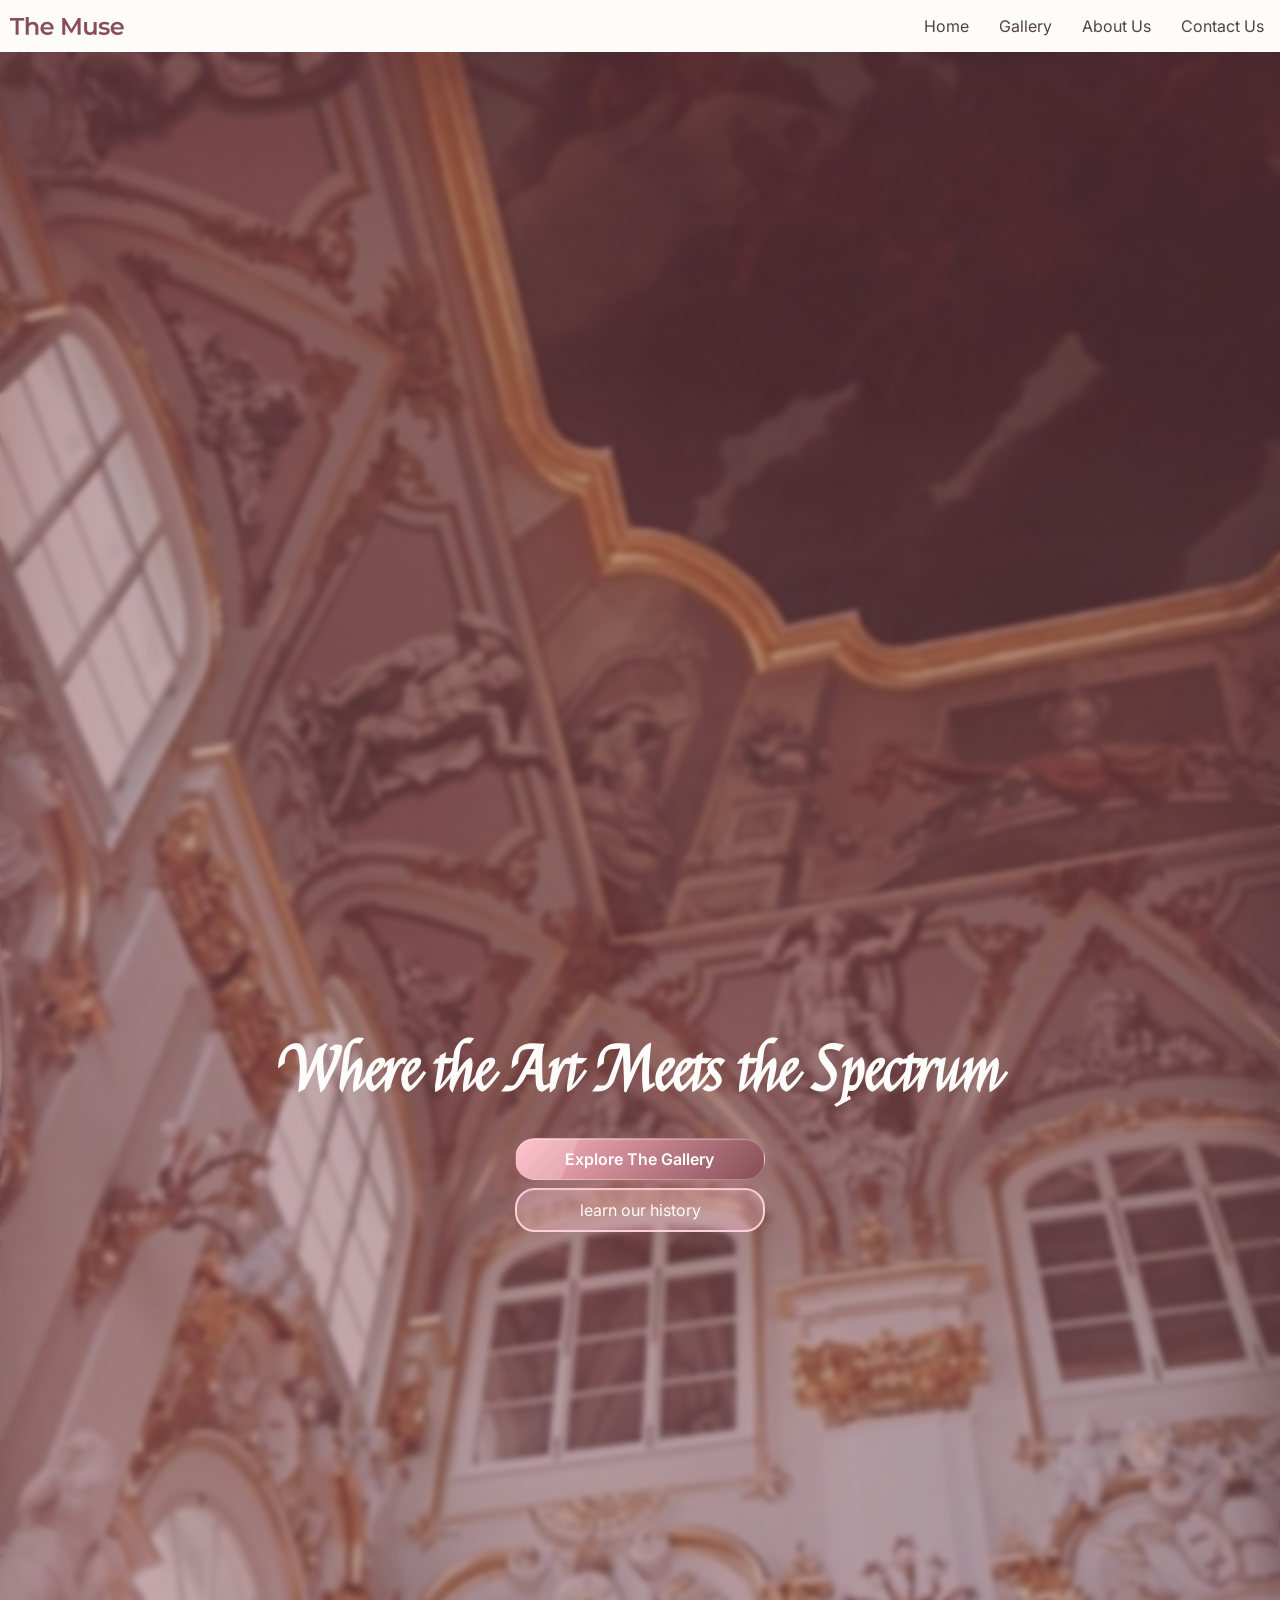
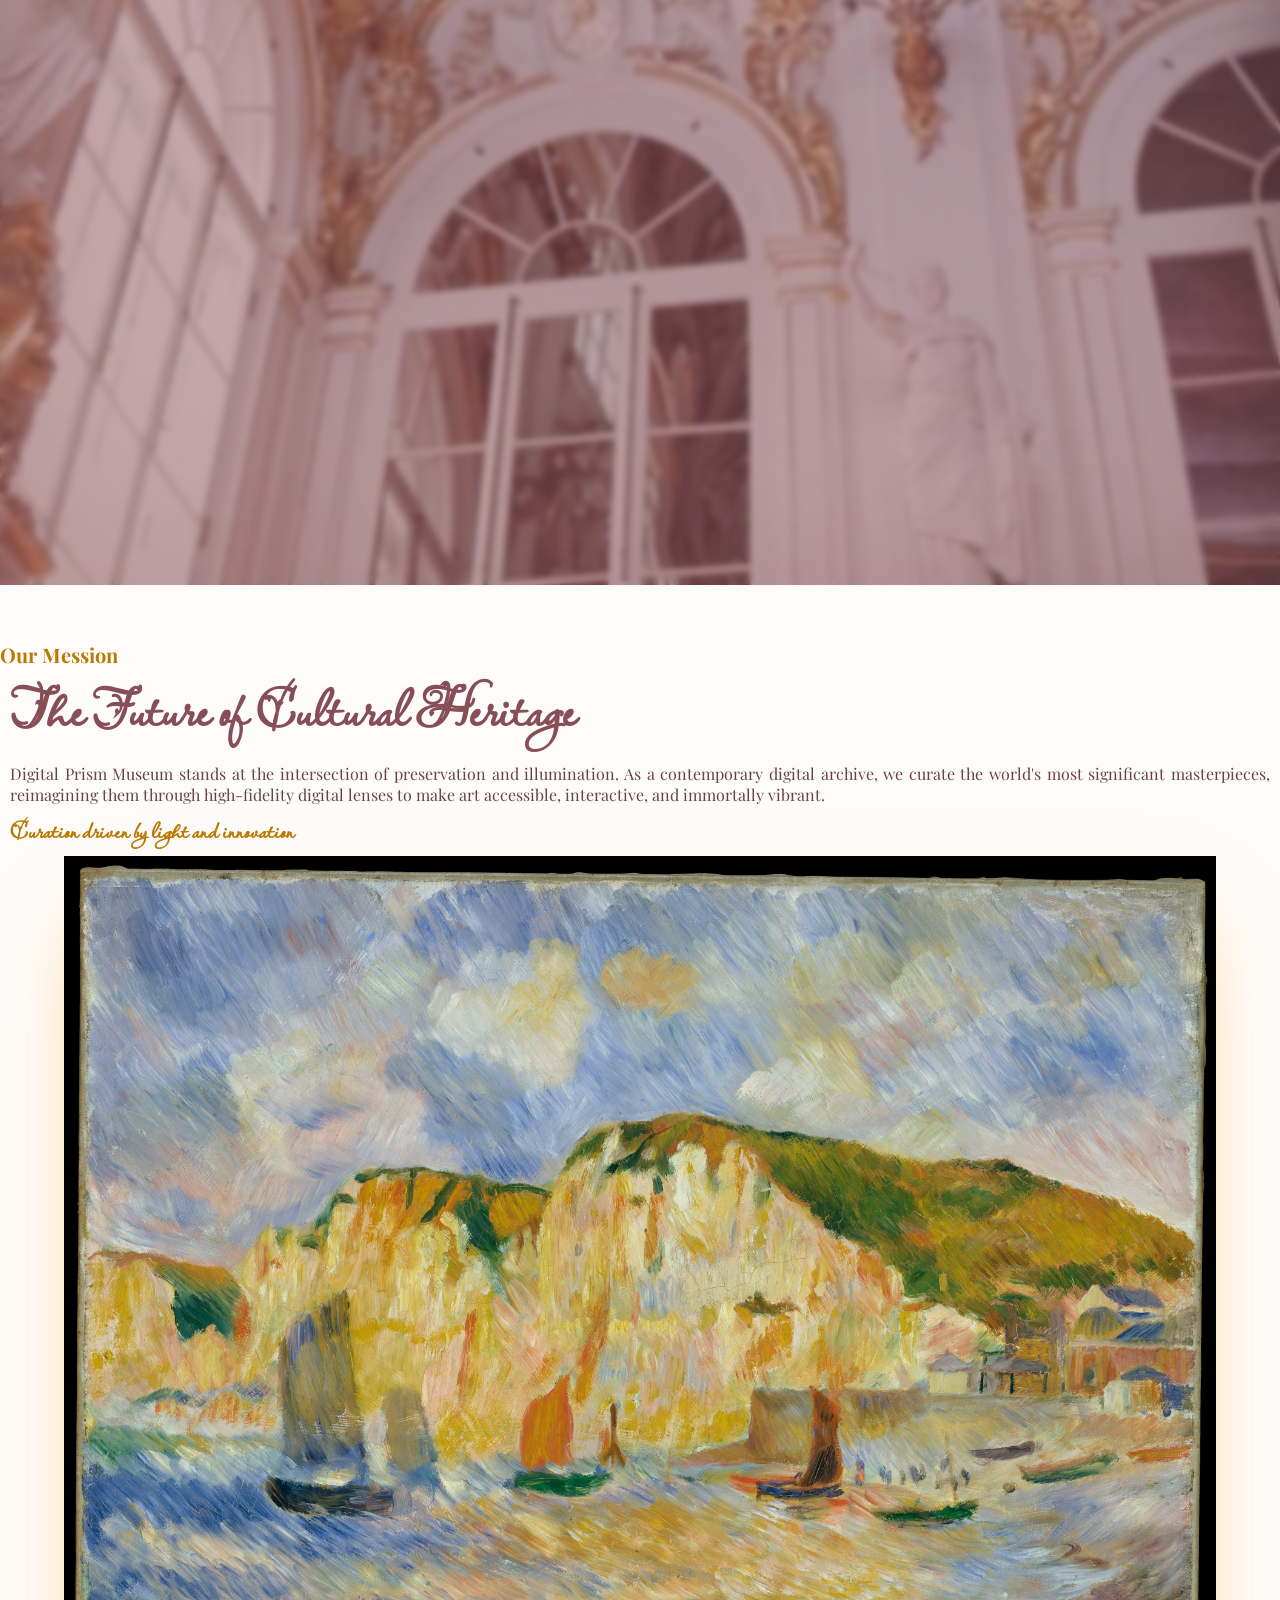
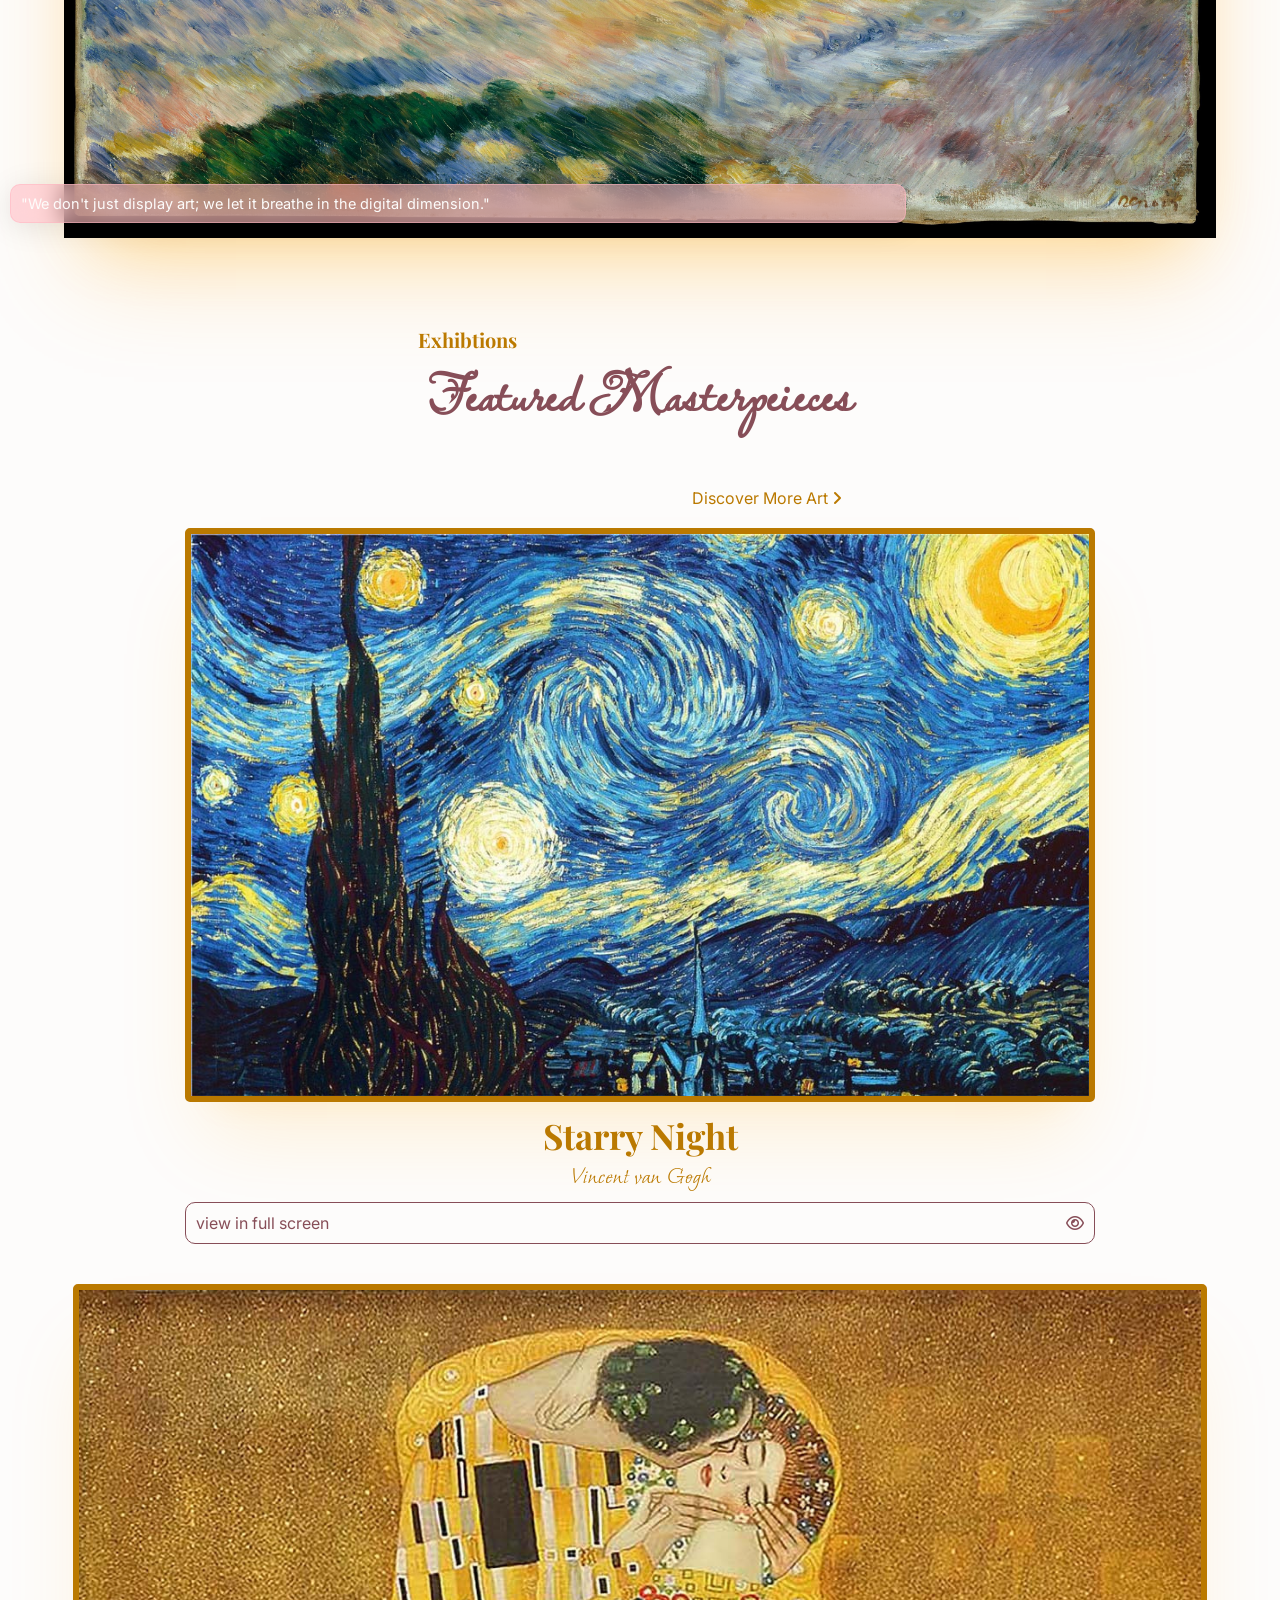
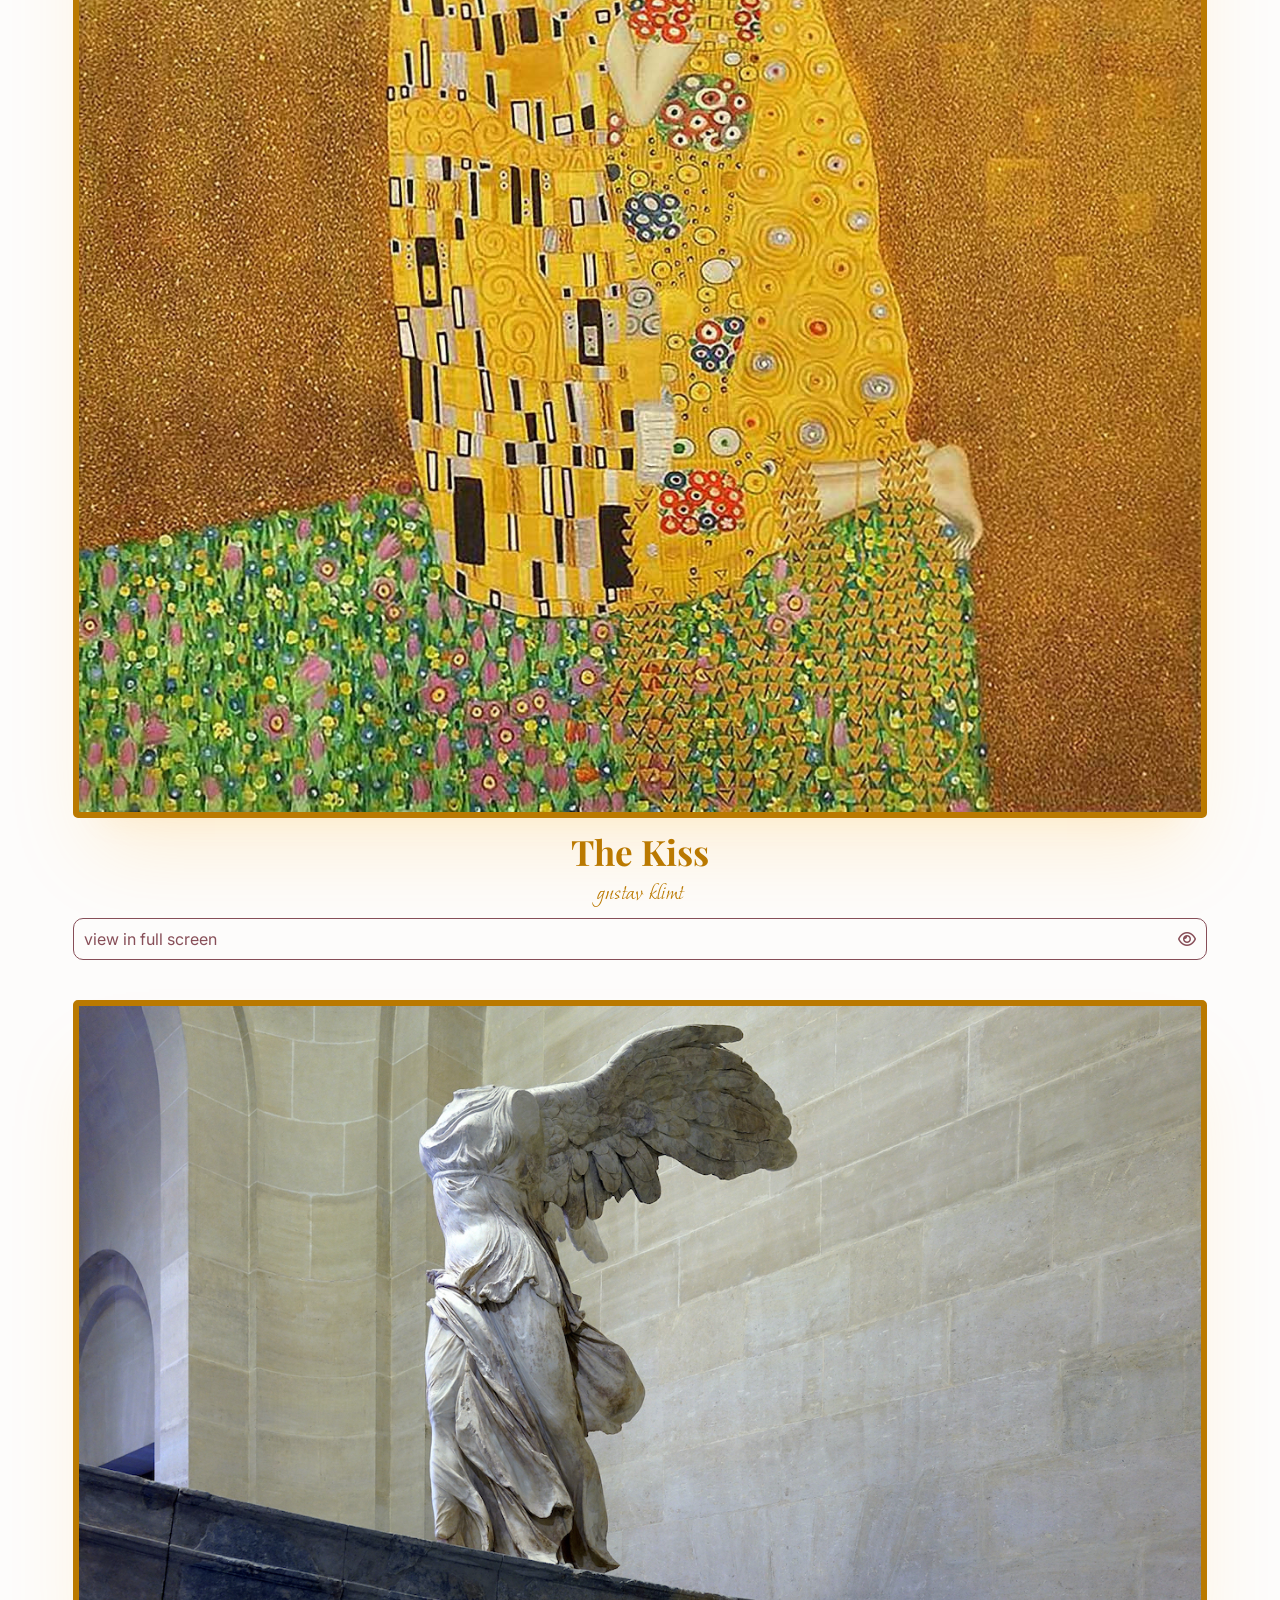
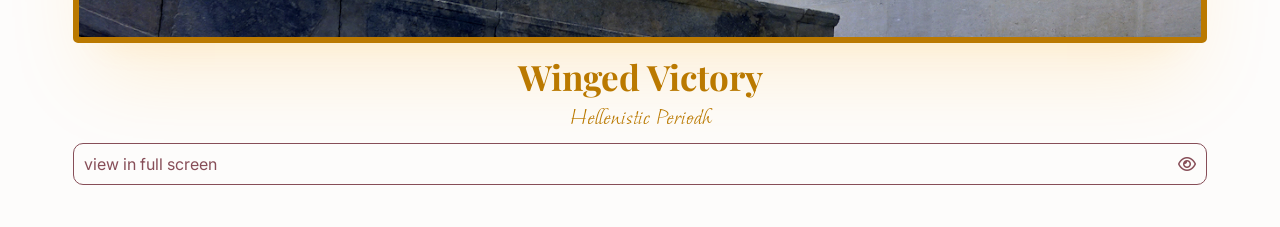
==== index.html @ cbbfa4c8 "changed the links and the index.html location for the deployment errors" ====
<!DOCTYPE html>
<html lang="en">
<head>
    <meta charset="UTF-8">
    <meta name="viewport" content="width=device-width, initial-scale=1.0">
    <link rel="stylesheet" href="./Styles/Global.css">
    <link rel="stylesheet" href="./Styles/components.css">
    <link rel="stylesheet" href="./Styles/indexPage.css">
    <link rel="stylesheet" href="./Styles/animations.css">

    <!-- Libraries -->

    <!-- font awesome -->
    <link rel="stylesheet" href="https://cdnjs.cloudflare.com/ajax/libs/font-awesome/6.5.2/css/all.min.css">

    <title>Metropolitan Museum of Art</title>
</head>
<body>
    <!-- Nav -->
    <nav>
        <div class="Logo">
            <img src="./Images/logo.png" alt="Logo" class="">
        </div>


        <input type="checkbox" id="menu-toggle">
        <label for="menu-toggle" class="burger">
            ☰
        </label>
        <div id="listContainer">
            <ul list>
                <li class="navListElements">
                    <a href="./index.html" target="_parent">
                        Home
                    </a>
                </li>
                <li class="navListElements">
                    <a href="./pages/Gallery.html" target="_parent">
                        Gallery
                    </a>
                </li>
                <li class="navListElements">
                    <a href="./pages/About.html" target="_parent">
                        About Us
                    </a>
                </li>
                <li class="navListElements">
                    <a href="./pages/Contact.html" target="_parent">
                        Contact Us
                    </a>
                </li>
            </ul>
        </div>
    </nav>

    <!-- Main -->
     <main>
        <!-- Hero Section -->
        <header>
            <div id="HeroImageContainer">
                <img src="./Images/museumMobile1.jpg" alt="hero background">
                <div class="filterPink"></div>
            </div>
            <div id="heroContent">
                <h1>Where the Art Meets the Spectrum</h1>
                <div class="btnContainer">
                    <a href="./pages/Gallery.html" type="button" class="Primary heroBtn">Explore The Gallery</a>
                    <a href="./pages/About.html" type="button" class="WhiteOutlined heroBtn">learn our history</a>
                </div>
            </div>
            
        </header>
        
        
        <!-- mission -->
        <section id="mession">
            <div id="LeftMessionSec">
                <h2>Our Mession</h2>
                <h1>The Future of Cultural Heritage</h1>
                <p id="mainP">
                    Digital Prism Museum stands at the intersection of preservation
                    and illumination. As a contemporary digital archive, we curate the
                    world's most significant masterpieces, reimagining them through
                    high-fidelity digital lenses to make art accessible, interactive, and
                    immortally vibrant.
                </p>
                <p id="secondaryP">Curation driven by light and innovation</p>
            </div>
            <div id="RightMessionSec">
                <img src="./Images/mession.jpg" alt="Moonlight, Wood Island Light">
                <div id="imagesTextOverflowDiv" class="pink-blur">
                    <p>
                        "We don't just display art; we let it
                        breathe in the digital dimension."
                    </p> 
                </div>
            </div>
        </section>

        
        <!-- Featured Peices -->
         <section id="featuresPieces">
            <div id="headerOfFeaturesPieces">
                <h2>Exhibtions</h2>
                <h1>Featured Masterpeieces</h1>
                <a href="./pages/Gallery.html">
                    Discover More Art
                    <i class="fa-solid fa-angle-right"></i>
                </a>
            </div>
            <div id="Gallery">
                <div class="artWorkesContainer">
                    <img src="./Images/the-starry-night.jpg" alt="The Starry Night">
                    <h3 class="title">Starry Night</h3>
                    <p class="author">Vincent van Gogh</p>
                    <div class="innerViewContainer">
                        <a href="./Images/the-starry-night.jpg" target="_blank">view in full screen</a>
                        <i class="fa-regular fa-eye"></i>
                    </div>
                </div>
                <div class="artWorkesContainer">
                    <img src="./Images/theKiss.jpg" alt="The Kiss">
                    <h3 class="title">The Kiss</h3>
                    <p class="author">gustav klimt</p>
                    <div class="innerViewContainer">
                        <a href="./Images/theKiss.jpg" target="_blank">view in full screen</a>
                        <i class="fa-regular fa-eye"></i>
                    </div>
                </div>
                <div class="artWorkesContainer">
                    <img src="./Images/theWingedVictory.jpg" alt="Winged Victory">
                    <h3 class="title">Winged Victory</h3>
                    <p class="author">Hellenistic Periodh</p>
                    <div class="innerViewContainer">
                        <a href="./Images/theWingedVictory.jpg" target="_blank">view in full screen</a>
                        <i class="fa-regular fa-eye"></i>
                    </div>
                </div>

            </div>
         </section>
         

        
        <!-- Join/Contact -->

     </main>
     


    <!-- Footer -->
</body>
</html>
---- Styles/Global.css ----
/* Fonts Import */
@import url('https://fonts.googleapis.com/css2?family=Playfair+Display:wght@400;500;600;700&family=Inter:wght@300;400;500;600&display=swap');
@import url('https://fonts.googleapis.com/css2?family=Felipa&family=Lavishly+Yours&display=swap');
@import url('https://fonts.googleapis.com/css2?family=Agbalumo&display=swap');
@import url('https://fonts.googleapis.com/css2?family=Moon+Dance&display=swap');


*{
    margin: 0;
    padding: 0;
    box-sizing: border-box;
}

:root {

    /* Colors */

    --primary: #FFB6C1;
    --secondary: #FFA500;
    --secondary-darker: #ba7900;
    --tertiary: #FFD1DC;
    --neutral:#FDFCFB;
    --dark-pink: #874E58;
    --light-black-text: #514345;
    --light-pink-dark-text: #664348;


    /* Fonts */
    --font-heading: "Playfair Display", serif;
    --font-body: "Inter", sans-serif;
    --playfair: "Playfair Display", serif;
    --inter: "Inter", sans-serif;
    --fancy: "Lavishly Yours", "Playfair Display" ,cursive;
    --Lavishly: "Lavishly Yours", "Playfair Display" ,cursive;
    --flipa: "Felipa", "Playfair Display" ,serif;
    --Agba: "Agbalumo", "Playfair Display" , system-ui;
    --moon: "Moon Dance", "Playfair Display", cursive;

    /* Font colors */
    --white: #FFF;
    --black: #000;


    /* Font Weights */

    --text-hero: 3rem;
    --text-title: 2rem;
    --text-body: 1rem;

    /* Shadows */
    --shadow-sm: 0px 2px 8px rgba(0, 0, 0, 0.08);
    --shadow-md: 0px 10px 30px rgba(50, 50, 93, 0.15);
    --shadow-lg: 0px 20px 60px rgba(0, 0, 0, 0.2);

    /* Spacing */

    --space-1: 4px;
    --space-2: 8px;
    --space-3: 12px;
    --space-4: 16px;
    --space-5: 24px;
    --space-6: 32px;
    --space-7: 48px;
    --space-8: 64px;

    /* Containers Width */

    --container-sm: 600px;
    --container-md: 900px;
    --container-lg: 1200px;
    --container-xl: 1400px;

    /* shadows */
    --pink-shadow:rgba(255, 209, 220, 0.1) 0px 1px 1px 0px inset,
                  rgba(255, 209, 220, 0.25) 0px 50px 100px -20px,
                  rgba(255, 209, 220, 0.3) 0px 30px 60px -30px;

    --orange-shadow:rgba(255, 165, 0, 0.1) 0px 1px 1px 0px inset,
                    rgba(255, 165, 0, 0.25) 0px 50px 100px -20px,
                    rgba(255, 165, 0, 0.3) 0px 30px 60px -30px;
    --orange-shadow-lighter: rgba(255, 165, 0, 0.1) 0px 1px 1px 0px inset,
                    rgba(255, 165, 0, 0.15) 0px 50px 80px -20px,
                    rgba(255, 165, 0, 0.1) 0px 30px 30px -30px;

    --normal-shadow:rgba(255, 255, 255, 0.1) 0px 1px 1px 0px inset,
                    rgba(50, 50, 93, 0.25) 0px 50px 100px -20px,
                    rgba(0, 0, 0, 0.3) 0px 30px 60px -30px;

        
}

html {
    font-size: 16px;
    scroll-behavior: smooth;
}

body {
    font-family: var(--font-body);
    background-color: var(--neutral);
    color: var(--black);
}


h1,h2,h3,h4 {
    font-family: var(--font-heading);
}

h1 {
    font-size: var(--text-hero);
}

h2 {
    font-size: var(--text-title);
}

p {
    font-size: var(--text-body);
}

.flex-center {
    display: flex;
    justify-content: center;
    align-items: center;
}
---- Styles/components.css ----
/* Buttons */


/* .Primary{
    width: 180px;
    padding: 10px 20px;
    border-radius: 20px;
    background: #FFB6C1;
    background: linear-gradient(70deg, rgba(255, 182, 193, 1) 0%, rgba(255, 165, 0, 1) 100%);
    box-shadow: rgba(255, 255, 255, 0.1) 0px 1px 1px 0px inset, 
                rgba(50, 50, 93, 0.25) 0px 50px 100px -20px, 
                rgba(0, 0, 0, 0.3) 0px 30px 60px -30px;
    transition: background ease 300ms;
    text-decoration: none;
    text-align: center;
    color: white;
} */

.Primary {
    width: fit-content;
    padding: 10px 30px;
    border-radius: 20px;
    background: linear-gradient(135deg, #FFB6C1 0%, #874E58 100%);
    color: white;
    text-decoration: none;
    text-align: center;
    font-weight: 600;
    border: 1px solid rgba(255, 255, 255, 0.2);
    box-shadow:
        rgba(255, 182, 193, 0.25) 0px 15px 35px,
        #874E5840 0px 5px 15px,
        inset rgba(255, 255, 255, 0.35) 0px 1px 1px;
    backdrop-filter: blur(8px);
    position: relative;
    overflow: hidden;
    transition: all 0.35s ease;
}
.Primary::before {
    content: "";
    position: absolute;
    top: -120%;
    left: -40%;
    width: 60%;
    height: 300%;
    background: rgba(255, 255, 255, 0.18);
    transform: rotate(25deg);
    transition: all 0.6s ease;
}
.Primary:hover {
    transform: translateY(-4px) scale(1.03);
    box-shadow:
        rgba(255, 182, 193, 0.35) 0px 20px 45px,
        rgba(255, 165, 0, 0.3) 0px 10px 20px;
    background: linear-gradient(135deg, #ffc3cd 0%, #ffb733 100%);
}
.Primary:hover::before {
    left: 120%;
}
.Primary:active {
    transform: scale(0.98);
}


.PrimaryBtn {
    width: 180px;
    height: 30px;
    border-radius: 20px;
    background: #FFB6C1;
    background: linear-gradient(70deg, rgba(255, 182, 193, 1) 0%, rgba(255, 165, 0, 1) 100%);
    box-shadow: rgba(255, 255, 255, 0.1) 0px 1px 1px 0px inset,
        rgba(50, 50, 93, 0.25) 0px 50px 100px -20px,
        rgba(0, 0, 0, 0.3) 0px 30px 60px -30px;
    transition: background ease 300ms;
    color: white;
    text-align: center;
}
.Primary:hover{
    background: #FFB6C1;
    cursor: pointer;
    box-shadow: rgba(255, 255, 255, 0.15) 0px 1px 1px 0px inset,
                rgba(50, 50, 93, 0.30) 0px 60px 120px -20px,
                rgba(0, 0, 0, 0.35) 0px 40px 80px -30px;
}
.Primary:active{
    background: #FFB6C1;
    opacity: 0.9;
    cursor: pointer;
    box-shadow: rgba(255, 255, 255, 0.15) 0px 1px 1px 0px inset,
        rgba(50, 50, 93, 0.30) 0px 60px 120px -20px,
        rgba(0, 0, 0, 0.35) 0px 40px 80px -30px;
}
.PrimaryBtn:hover {
    background: #FFB6C1;
    cursor: pointer;
    box-shadow: rgba(255, 255, 255, 0.15) 0px 1px 1px 0px inset,
        rgba(50, 50, 93, 0.30) 0px 60px 120px -20px,
        rgba(0, 0, 0, 0.35) 0px 40px 80px -30px;
}


.Secondary{
    width: 180px;
    padding: 10px 20px;
    border-radius: 20px;
    background-color: #874E58;
    box-shadow: rgba(255, 255, 255, 0.1) 0px 1px 1px 0px inset,
        rgba(50, 50, 93, 0.25) 0px 50px 100px -20px,
        rgba(0, 0, 0, 0.3) 0px 30px 60px -30px;
    transition: background ease 300ms;
    text-decoration: none;
    color: white;
    text-align: center;
}
.SecondaryBtn{
    width: 180px;
    height: 30px;
    border-radius: 20px;
    background-color: #874E58;
    box-shadow: rgba(255, 255, 255, 0.1) 0px 1px 1px 0px inset,
                rgba(50, 50, 93, 0.25) 0px 50px 100px -20px,
                rgba(0, 0, 0, 0.3) 0px 30px 60px -30px;
    transition: background ease 300ms;
    text-align: center;
}
.Secondary:hover{
    opacity: 0.9;
    cursor: pointer;
    box-shadow: rgba(255, 255, 255, 0.15) 0px 1px 1px 0px inset,
                rgba(50, 50, 93, 0.30) 0px 60px 120px -20px,
                rgba(0, 0, 0, 0.35) 0px 40px 80px -30px;
}
.Secondary:active {
    opacity: 0.8;
    cursor: pointer;
    box-shadow: rgba(255, 255, 255, 0.15) 0px 1px 1px 0px inset,
        rgba(50, 50, 93, 0.30) 0px 60px 120px -20px,
        rgba(0, 0, 0, 0.35) 0px 40px 80px -30px;
}
.SecondaryBtn:hover {
    opacity: 0.9;
    cursor: pointer;
    box-shadow: rgba(255, 255, 255, 0.15) 0px 1px 1px 0px inset,
        rgba(50, 50, 93, 0.30) 0px 60px 120px -20px,
        rgba(0, 0, 0, 0.35) 0px 40px 80px -30px;
}

.WhiteOutlined{
    width: 180px;
    padding: 10px 20px;
    border-radius: 20px;
    background-color: #ffd1dc4d;
    border: 2px solid #FFD1DC;
    color: #ffffff;
    box-shadow: rgba(255, 255, 255, 0.1) 0px 1px 1px 0px inset,
                rgba(50, 50, 93, 0.25) 0px 50px 100px -20px,
                rgba(0, 0, 0, 0.3) 0px 30px 60px -30px;
    transition: background ease 300ms;
    text-decoration: none;
    text-align: center;
}
.WhiteOutlinedBtn{
    width: 120px;
    height: 30px;
    border-radius: 20px;
    background-color: transparent;
    border-color: #FFD1DC;
    color: #FFD1DC;
    box-shadow: rgba(255, 255, 255, 0.1) 0px 1px 1px 0px inset,
        rgba(50, 50, 93, 0.25) 0px 50px 100px -20px,
        rgba(0, 0, 0, 0.3) 0px 30px 60px -30px;
    transition: background ease 300ms;
}
.WhiteOutlined:hover{
    opacity: 0.9;
    cursor: pointer;
    box-shadow: rgba(255, 255, 255, 0.15) 0px 1px 1px 0px inset,
        rgba(50, 50, 93, 0.30) 0px 60px 120px -20px,
        rgba(0, 0, 0, 0.35) 0px 40px 80px -30px;
}

.BlackOutlined {
    width: 50px;
    height: 15px;
    border-radius: 20px;
    background-color: transparent;
    border-color: #FFD1DC;
    color: #FFD1DC;
    box-shadow: rgba(255, 255, 255, 0.1) 0px 1px 1px 0px inset,
        rgba(50, 50, 93, 0.25) 0px 50px 100px -20px,
        rgba(0, 0, 0, 0.3) 0px 30px 60px -30px;
    transition: background ease 300ms;
}
.BlackOutlined:hover {
    opacity: 0.9;
    cursor: pointer;
    box-shadow: rgba(255, 255, 255, 0.15) 0px 1px 1px 0px inset,
        rgba(50, 50, 93, 0.30) 0px 60px 120px -20px,
        rgba(0, 0, 0, 0.35) 0px 40px 80px -30px;
}


/* Image styles */

.WavesBorders{
    --s: 20px;
    /* control the size of the wave */
    --w: 350px;
    /* preferred image width */

    width: round(var(--w), 4*var(--s));
    aspect-ratio: 1;
    padding: calc(3.5*var(--s));
    box-sizing: border-box;
    background: linear-gradient(#FFD1DC, #FFA500);
    border-radius: calc(4*var(--s));
    --_g: conic-gradient(#000 0 0) no-repeat 50%/;
    mask:
        radial-gradient(var(--s), #000 100%, #0000 calc(100% + 1px)) 0 0/calc(4*var(--s)) calc(4*var(--s)),
        var(--_g) calc(100% - 6*var(--s)) calc(100% - 6*var(--s)),
        var(--_g) calc(100% - 4*var(--s)) calc(100% - 4*var(--s)) intersect,
        radial-gradient(var(--s), #0000 calc(100% - 1px), #000) var(--s) var(--s)/calc(2*var(--s)) calc(2*var(--s));
}


/* Icons */


.MobileIcon{
    font-size: 20px;
    width: 60px;
    height: 60px;
    border-radius: 50px;
    transition: all 300ms ease;
}

.LargeIcon{
    font-size: 28px;
    width: 32px;
    height: 32px;
    border-radius: 35px;
    transition: all 300ms ease;
}


/* Containers */


.container {
    width: 100%;
    margin: 0 auto;
    padding: 0 var(--space-4);
    max-width: var(--container-sm);
}

@media (min-width: 900px) {
    .container {
        max-width: var(--container-md);
    }
}

@media (min-width: 1200px) {
    .container {
        max-width: var(--container-lg);
    }
}

@media (min-width: 1400px) {
    .container {
        max-width: var(--container-xl);
    }
}

/* Cards */


/* Logo */

.Logo{
    display: flex;
    justify-content: center;
    align-content: center;
}



/* Filters */

.filterOrange {
    position: absolute;
    inset: 0;
    z-index: 5;
    background-color: #ffa6007b;
    backdrop-filter: blur(3.2px);
    -webkit-backdrop-filter: blur(7.2px);
}
.filterPink {
    position: absolute;
    inset: 0;
    z-index: 5;
    background-color: #874e587d;
    backdrop-filter: blur(3.2px);
    -webkit-backdrop-filter: blur(7.2px);
}


/* Blur */

.pink-blur{
    background: rgba(255, 182, 193, 0.54);
    border-radius: 16px;
    box-shadow: 0 4px 30px rgba(0, 0, 0, 0.1);
    backdrop-filter: blur(12.1px);
    -webkit-backdrop-filter: blur(12.1px);
    border: 1px solid rgba(255, 182, 193, 0.53);
}
---- Styles/indexPage.css ----
/* Nav section */

nav {
    display: flex;
    justify-content: space-between;
    align-items: center;
    padding: 10px;
    position: relative;
    background-color: var(--neutral);
    backdrop-filter: blur(7.2px);
    -webkit-backdrop-filter: blur(7.2px);
    z-index: 100;
}

nav .Logo {}

nav .Logo img {
    
}

/* Hide checkbox */

nav #menu-toggle {
    display: none;
}

/* Burger menu */

nav .burger {
    font-size: 2.2rem;
    cursor: pointer;
    color: var(--dark-pink);
}

/* List container */

nav #listContainer {
    display: none;
    position: absolute;
    top: 100%;
    left: 0;
    width: 100%;
    background-color: var(--neutral);
    padding: 15px 0;
    border-radius: 0 0 16px 16px;
    box-shadow: 0 4px 30px rgba(0, 0, 0, 0.1);
    backdrop-filter: blur(7.2px);
    -webkit-backdrop-filter: blur(7.2px);
    border: 1px solid rgba(255, 255, 255, 0.01);
    z-index: 10;
}

/* Show menu when checked */

nav #menu-toggle:checked~#listContainer {
    display: block;
}

nav #listContainer ul {
    display: flex;
    flex-direction: column;
    justify-content: space-evenly;
    align-items: center;
    list-style: none;
    gap: 15px;
}

nav #listContainer ul li.navListElements {
    padding: 5px;
    font-family: var(--font-body);
    transition: all 500ms ease;
}

nav #listContainer ul li.navListElements:hover {
    transform: translateY(-2px);
}

nav #listContainer ul li.navListElements a {
    text-decoration: none;
    color: var(--light-black-text);
}

/* Larger screens */

@media (min-width: 768px) {

    nav .burger {
        display: none;
    }

    nav #listContainer {
        display: block;
        box-shadow: none;
        position: static;
        width: auto;
        background: none;
        padding: 0;
    }

    nav #listContainer ul {
        flex-direction: row;
        gap: 20px;
    }

}

/* Main Container Styles */
main{

}


/* Hero section styles */

main header{
    display: flex;
    flex-direction: column;
    justify-content: center;
    align-items: center;
}
#HeroImageContainer{
    position: relative;
    display: inline-block;
    z-index: 5;
    width: 100%;
}
main header img {
    display: block;
    width: 100%;
}
#heroContent{
    position: absolute;
    z-index: 10;
}
main header h1{
    text-align: center;
    padding: 28px;
    font-size: 60px;
    color: var(--neutral);
    font-family: var(--flipa);
}
main header div.btnContainer{
    display: flex;
    flex-direction: column;
    justify-content: center;
    align-items: center;
    gap: 8px;
}
main header div a.heroBtn{
    width: 250px;
}


/* Mession Section */

section#mession{
    padding: 3rem 0;
    display: flex;
    flex-direction: column;
    justify-content: center;
    align-items: center;
}

section#mession div#LeftMessionSec{
    flex-direction: column;
    justify-content: center;
    align-items: center;
}
section#mession div#LeftMessionSec h2{
    font-size: 20px;
    line-height: 1.2;
    padding: 10px 0;
    color: var(--secondary-darker);
}
section#mession div#LeftMessionSec h1 {
    font-family: var(--fancy);
    font-size: 55px;
    line-height: 1.2;
    padding: 0 10px;
    padding-bottom: 20px;
    color: var(--dark-pink);
}
section#mession div#LeftMessionSec p#mainP {
    text-align: justify;
    padding: 0 10px;
    font-family: var(--playfair);
    color: var(--light-pink-dark-text);
}
section#mession div#LeftMessionSec p#secondaryP {
    font-family: var(--fancy);
    font-size: 25px;
    color: var(--secondary-darker);
    padding: 5px 10px;
    font-weight: bold;
}

section#mession div#RightMessionSec {
    display: flex;
    flex-direction: column;
    justify-content: center;
    align-items: center;
    position: relative;
}
section#mession div#RightMessionSec img{
    width: 90%;
    box-shadow: var(--orange-shadow);
    animation: shadowAnimation 2s ease infinite;
}
section#mession div#RightMessionSec div#imagesTextOverflowDiv{
    position: absolute;
    padding: 10px;
    border-radius: 10px;
    width: 70%;
    bottom: 15px;
    left: 10px;
    animation: bounceAnimation 2s ease infinite;
}

section#mession div#RightMessionSec div#imagesTextOverflowDiv p{
    font-size: 14.5px;
    color: var(--neutral);
}


/* Featured Peices */

main section#featuresPieces{
    display: flex;
    flex-direction: column;
    justify-content: center;
    align-items: center;
    padding: 2rem 0;
}
section#featuresPieces div#headerOfFeaturesPieces{
    
}
section#featuresPieces div#headerOfFeaturesPieces h2{
    font-size: 20px;
    line-height: 1.2;
    padding: 10px 0;
    color: var(--secondary-darker);
}
section#featuresPieces div#headerOfFeaturesPieces h1{
    font-family: var(--fancy);
    font-size: 55px;
    line-height: 1.2;
    padding: 0 10px;
    padding-bottom: 20px;
    color: var(--dark-pink);
}
section#featuresPieces div#headerOfFeaturesPieces a{
    text-decoration: none;
    color: var(--secondary-darker);
    text-align: end;
    display: block;
    padding: 40px 20px;
    padding-bottom: 10px;
    animation: glowLink 1s ease infinite;
}
section#featuresPieces div#headerOfFeaturesPieces a i{
    color: var(--secondary-darker);
    text-align: end;
    align-self: flex-end;
    animation: arrowAnimation 1s ease infinite;
}


section#featuresPieces div#Gallery{
    display: flex;
    flex-direction: column;
    justify-content: center;
    align-items: center;
    gap: 20px;
}
section#featuresPieces div#Gallery div.artWorkesContainer{
    padding: 10px;
    display: flex;
    flex-direction: column;
    justify-content: center;
    align-items: center;
}
section#featuresPieces div#Gallery div.artWorkesContainer img{
    width: 90%;
    border: 6px solid var(--secondary-darker);
    box-shadow: var(--orange-shadow-lighter);
    animation: spinningShadowOrangeLighter 4s ease infinite;
    border-radius: 5px;
    transition: transform ease 500ms;
}
section#featuresPieces div#Gallery div.artWorkesContainer img:hover {
    /* transform: scale(1.1);   for disktop*/
}
section#featuresPieces div#Gallery div.artWorkesContainer h3.title{
    padding-top: 10px;
    font-size: 35px;
    color: var(--secondary-darker);
    font-family: var(--playfair);
}
section#featuresPieces div#Gallery div.artWorkesContainer p.author{
    font-size: 25px;
    color: var(--secondary-darker);
    font-family: var(--moon);
    padding-bottom: 10px;
}
section#featuresPieces div#Gallery div.artWorkesContainer div.innerViewContainer{
    width: 90%;
    display: flex;
    justify-content: space-between;
    align-items: center;
    padding: 10px;
    border-radius: 10px;
    background-color: var(--neutral);
    border: 1px solid var(--dark-pink);
    color: var(--dark-pink);
}
section#featuresPieces div#Gallery div.artWorkesContainer div.innerViewContainer a{
    text-decoration: none;
    color: var(--dark-pink);
}
section#featuresPieces div#Gallery div.artWorkesContainer div.innerViewContainer i{

}
---- Styles/animations.css ----
/* Animations For Shadows */

@keyframes spinningShadowOrangeLighter {
    0% {
        box-shadow:
            rgba(255, 165, 0, 0.1) 0px 1px 1px 0px inset,
            rgba(255, 165, 0, 0.15) 40px 0px 80px -20px,
            rgba(255, 165, 0, 0.1) -30px 0px 30px -30px;
    }

    25% {
        box-shadow:
            rgba(255, 165, 0, 0.1) 0px 1px 1px 0px inset,
            rgba(255, 165, 0, 0.15) 0px 40px 80px -20px,
            rgba(255, 165, 0, 0.1) 0px -30px 30px -30px;
    }

    50% {
        box-shadow:
            rgba(255, 165, 0, 0.1) 0px 1px 1px 0px inset,
            rgba(255, 165, 0, 0.15) -40px 0px 80px -20px,
            rgba(255, 165, 0, 0.1) 30px 0px 30px -30px;
    }

    75% {
        box-shadow:
            rgba(255, 165, 0, 0.1) 0px 1px 1px 0px inset,
            rgba(255, 165, 0, 0.15) 0px -40px 80px -20px,
            rgba(255, 165, 0, 0.1) 0px 30px 30px -30px;
    }

    100% {
        box-shadow:
            rgba(255, 165, 0, 0.1) 0px 1px 1px 0px inset,
            rgba(255, 165, 0, 0.15) 40px 0px 80px -20px,
            rgba(255, 165, 0, 0.1) -30px 0px 30px -30px;
    }
}

@keyframes spinningShadowOrangeDarker {
    0% {
        box-shadow:
            rgba(255, 165, 0, 0.1) 0px 1px 1px 0px inset,
            rgba(255, 165, 0, 0.25) 50px 0px 100px -20px,
            rgba(255, 165, 0, 0.3) -30px 0px 60px -30px;
    }

    25% {
        box-shadow:
            rgba(255, 165, 0, 0.1) 0px 1px 1px 0px inset,
            rgba(255, 165, 0, 0.25) 0px 50px 100px -20px,
            rgba(255, 165, 0, 0.3) 0px -30px 60px -30px;
    }

    50% {
        box-shadow:
            rgba(255, 165, 0, 0.1) 0px 1px 1px 0px inset,
            rgba(255, 165, 0, 0.25) -50px 0px 100px -20px,
            rgba(255, 165, 0, 0.3) 30px 0px 60px -30px;
    }

    75% {
        box-shadow:
            rgba(255, 165, 0, 0.1) 0px 1px 1px 0px inset,
            rgba(255, 165, 0, 0.25) 0px -50px 100px -20px,
            rgba(255, 165, 0, 0.3) 0px 30px 60px -30px;
    }

    100% {
        box-shadow:
            rgba(255, 165, 0, 0.1) 0px 1px 1px 0px inset,
            rgba(255, 165, 0, 0.25) 50px 0px 100px -20px,
            rgba(255, 165, 0, 0.3) -30px 0px 60px -30px;
    }
}


@keyframes glowLink {
    from {
        opacity: 1;
    }

    60% {
        opacity: 0.8;
        color: var(--secondary);
    }

    to {
        opacity: 1;
    }
}

@keyframes arrowAnimation {
    from {
        transform: translateX(0%);
    }

    60% {
        transform: translateX(30%);
        color: var(--secondary);
    }

    to {
        transform: translateX(0%);
    }
}

@keyframes shadowAnimation {
    from {
        box-shadow: rgba(255, 165, 0, 0.1) 0px 1px 1px 0px inset,
            rgba(255, 165, 0, 0.15) 0px 50px 100px -20px,
            rgba(255, 165, 0, 0.1) 0px 30px 60px -30px;
    }

    50% {
        box-shadow: rgba(255, 165, 0, 0.1) 0px 1px 1px 0px inset,
            rgba(255, 165, 0, 0.25) 0px 50px 100px -20px,
            rgba(255, 165, 0, 0.3) 0px 30px 60px -30px;
    }

    to {
        box-shadow: rgba(255, 165, 0, 0.1) 0px 1px 1px 0px inset,
            rgba(255, 165, 0, 0.15) 0px 50px 100px -20px,
            rgba(255, 165, 0, 0.1) 0px 30px 60px -30px;
    }
}


/* Moving Animations */

@keyframes bounceAnimation {
    from {
        transform: translateY(0%);
    }

    50% {
        transform: translateY(10%);
        background-color: rgba(255, 228, 182, 0.54);
        ;
    }

    to {
        transform: translateY(0%);
    }
}
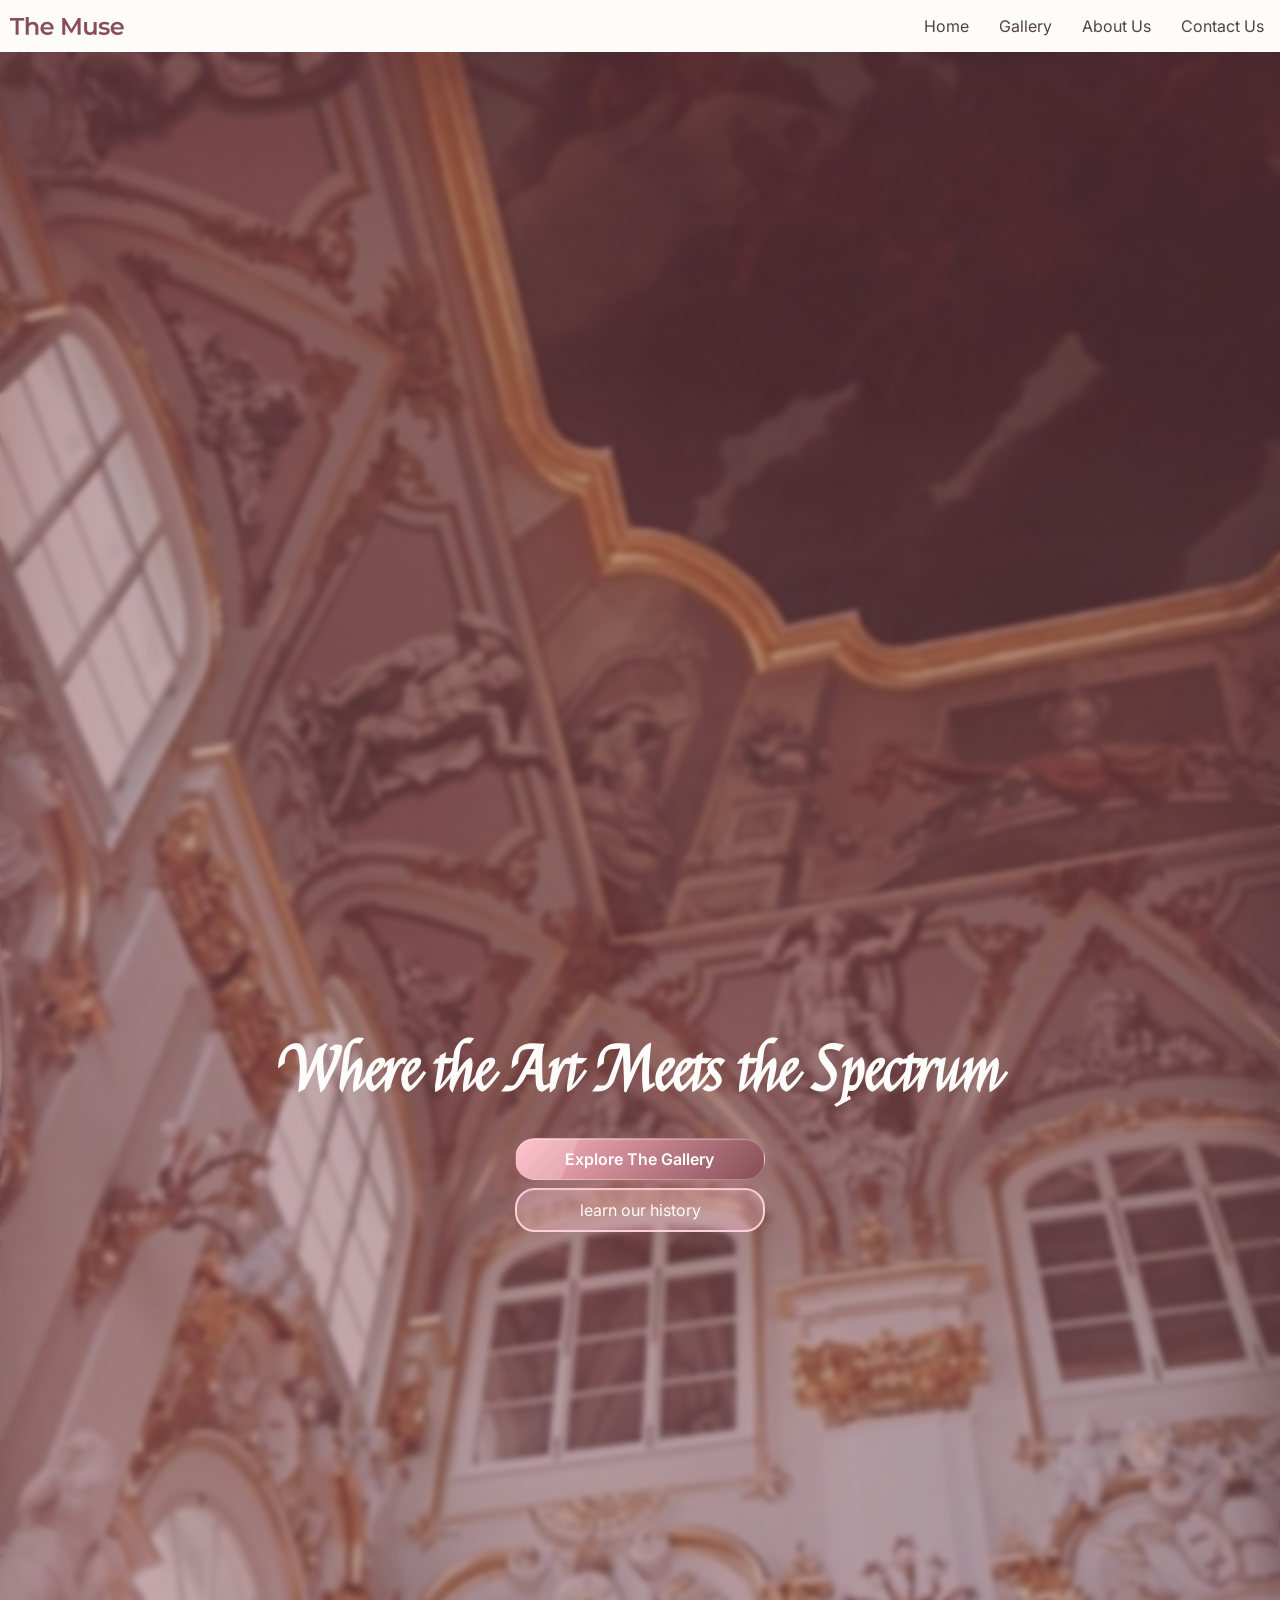
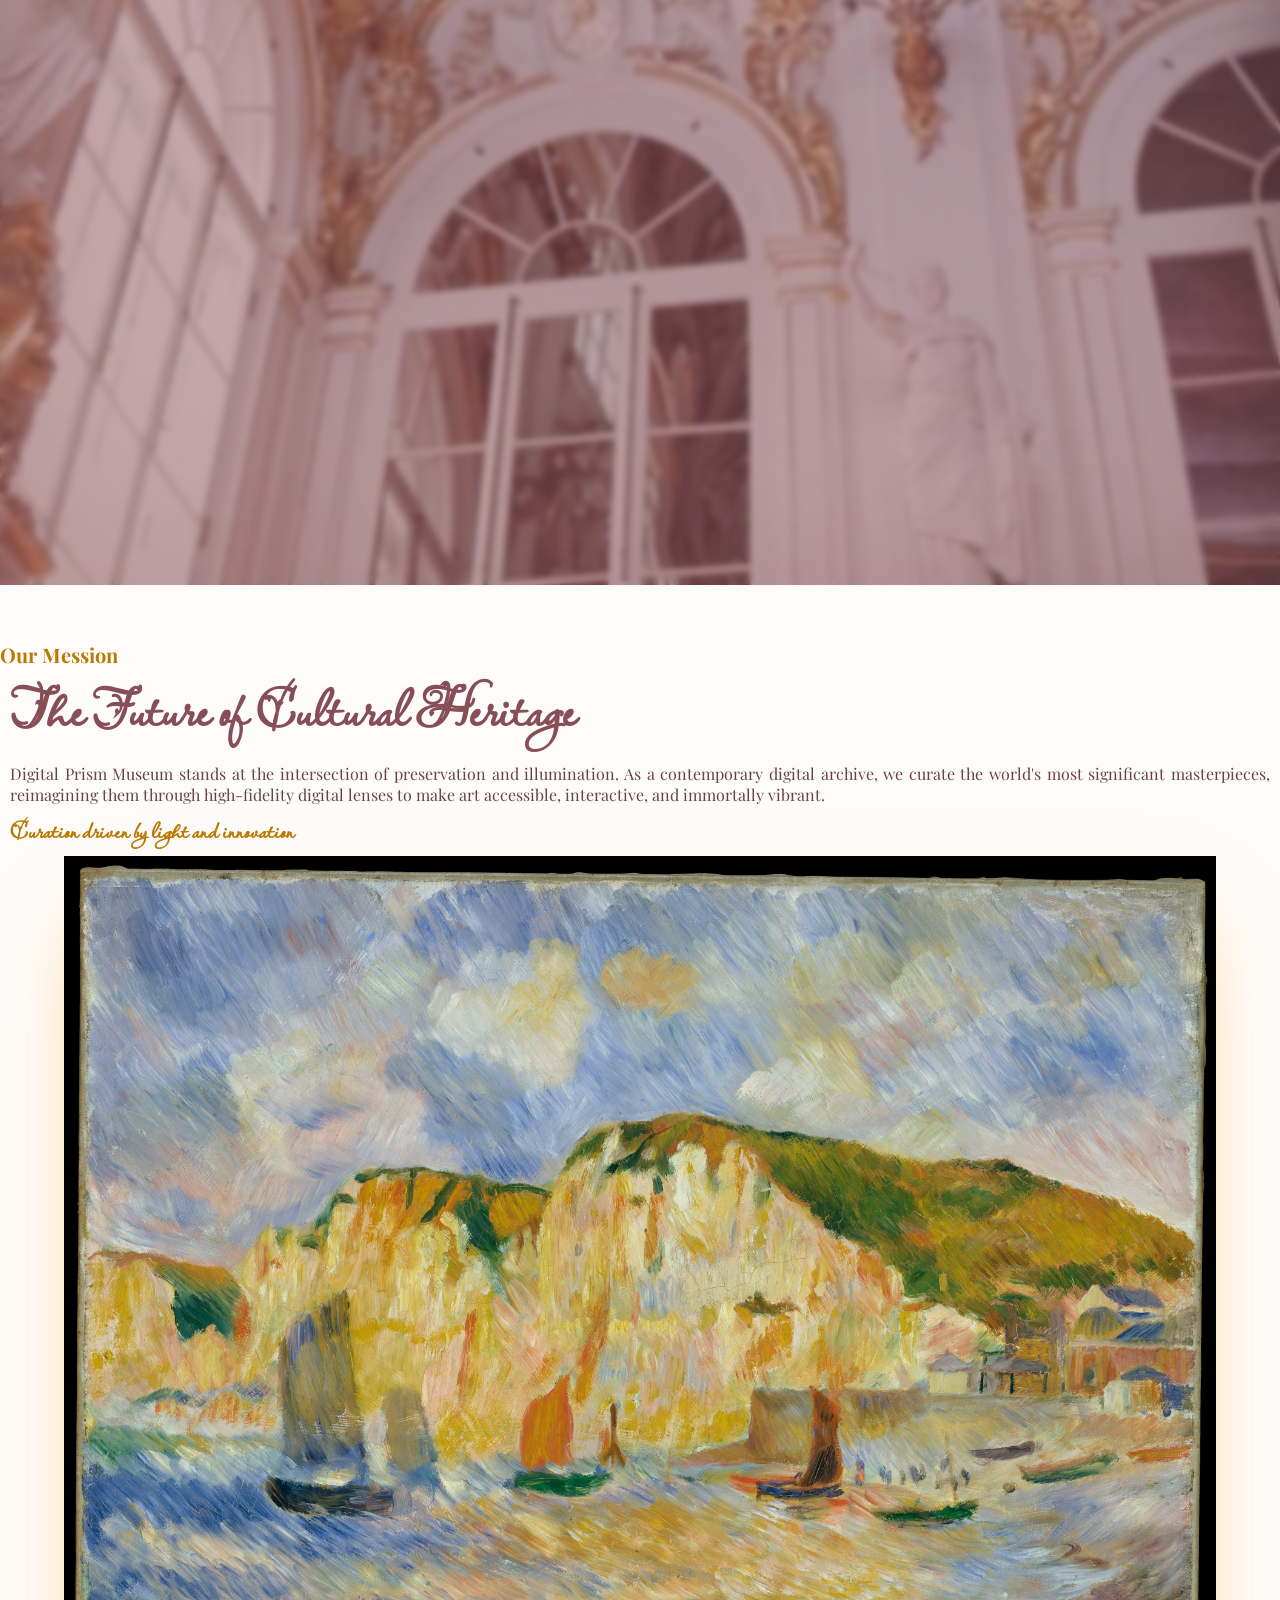
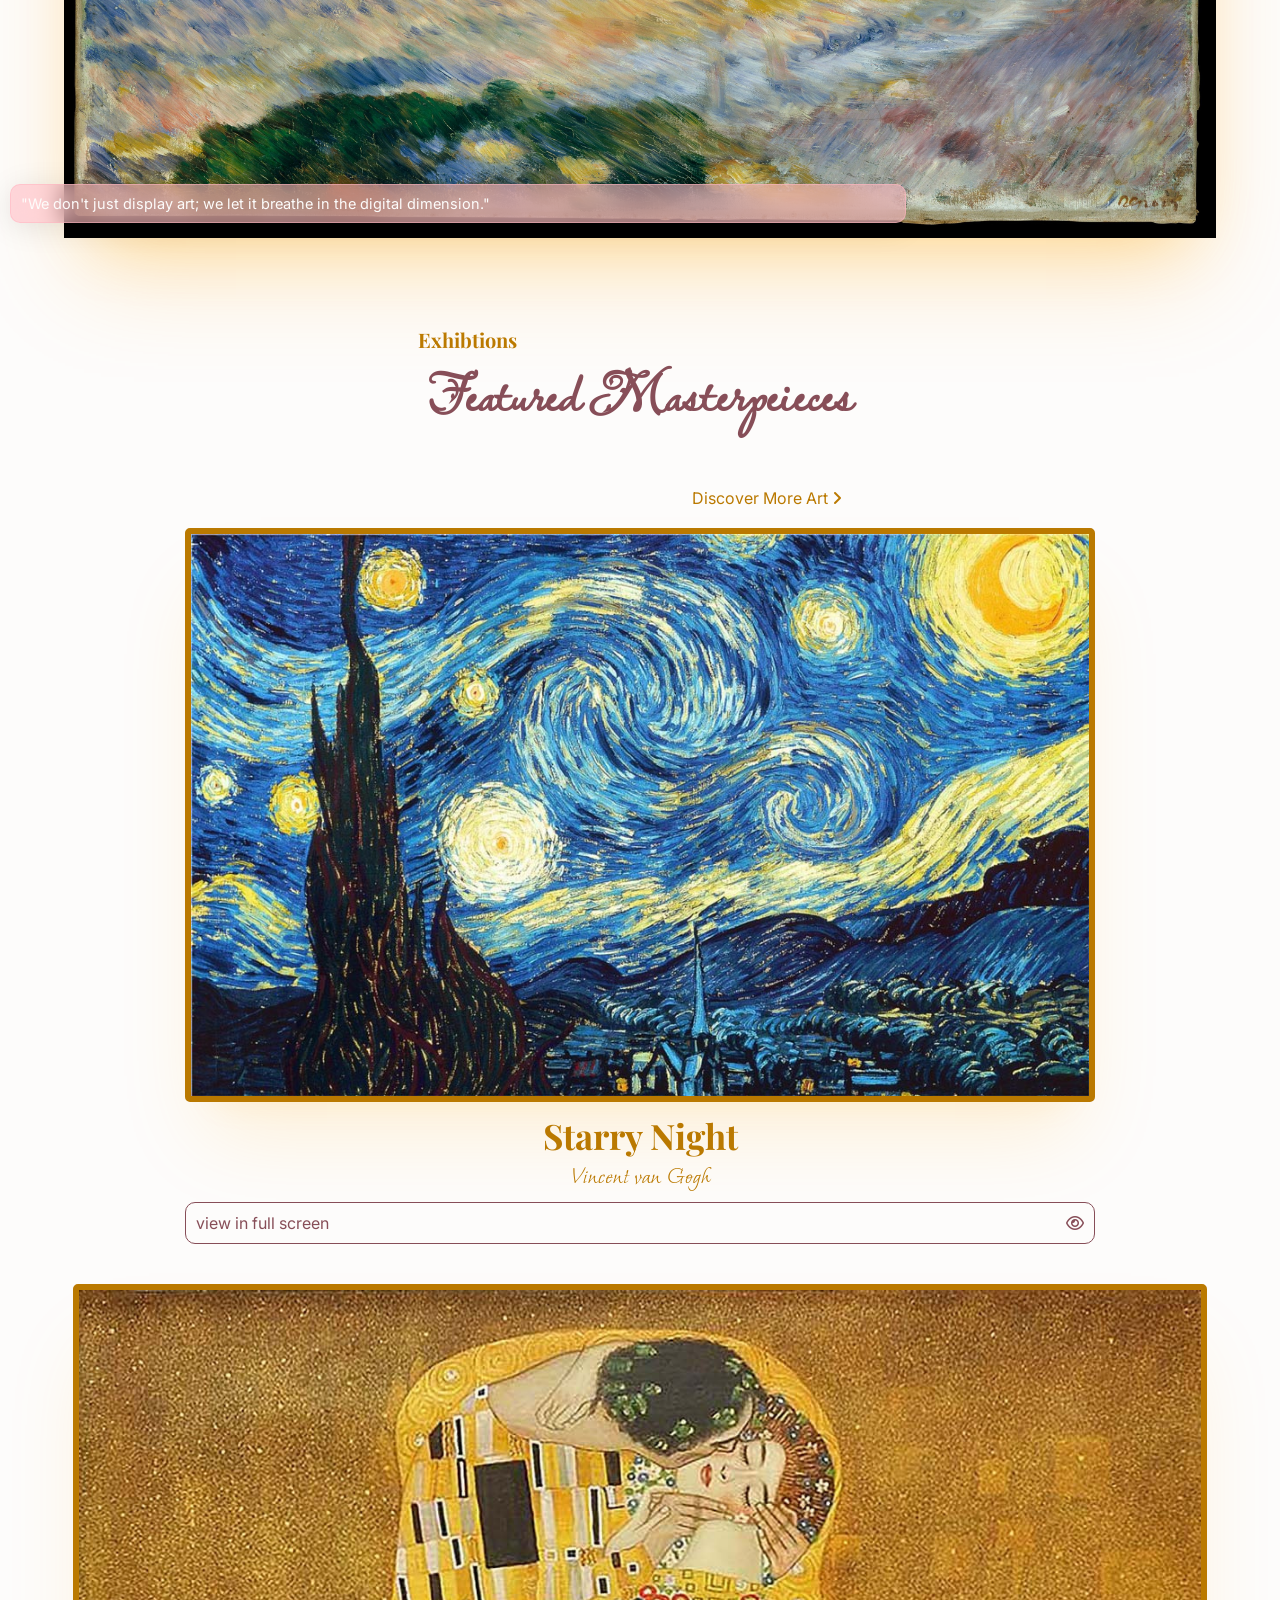
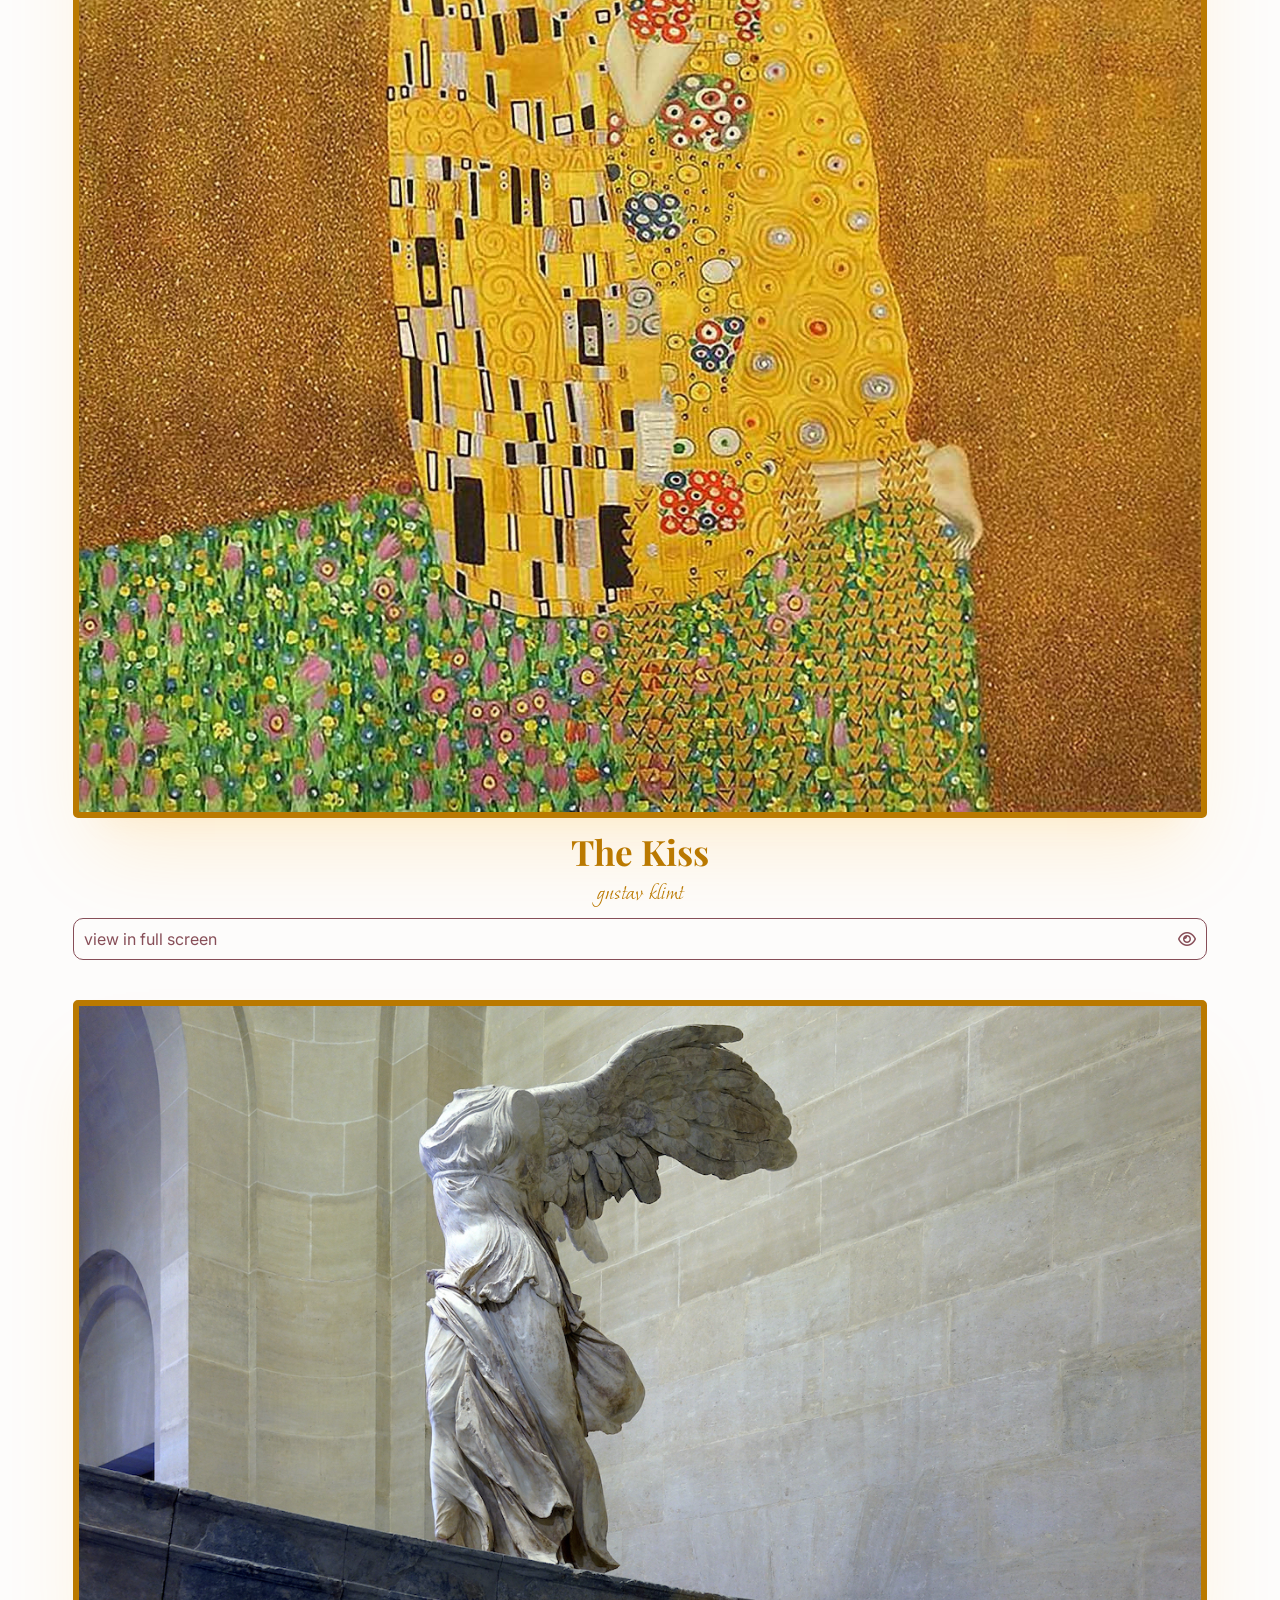
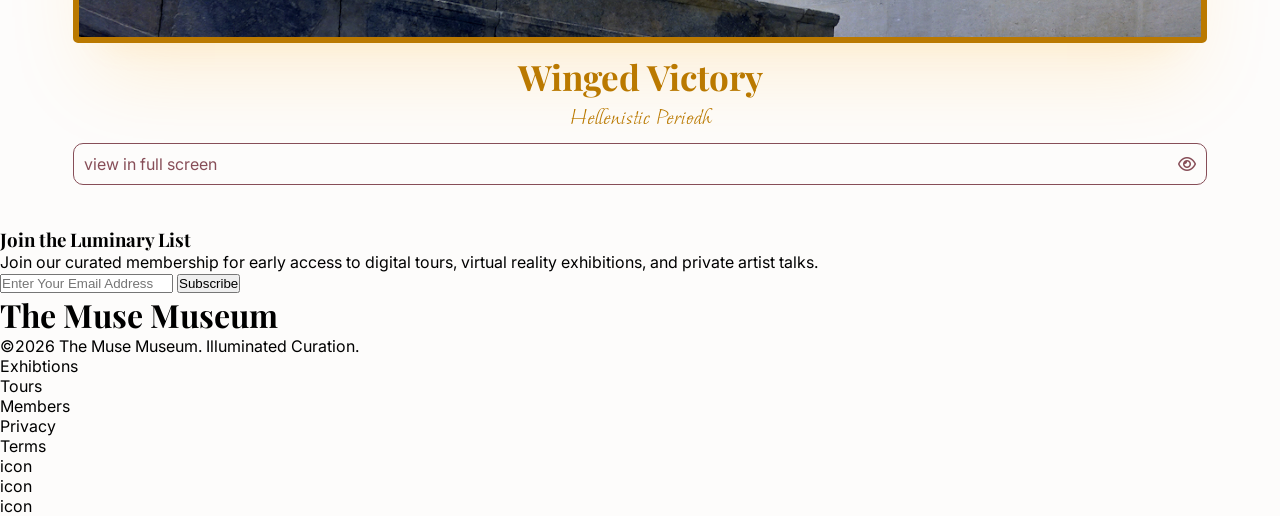
==== commit 6b86bb01: "added the html for the last two sections" ====
--- a/index.html
+++ b/index.html
@@ -143,11 +143,51 @@
 
         
         <!-- Join/Contact -->
+         <section class="ContactSection">
+            <div class="icon">
+                
+            </div>
+            <div>
+                <h3>Join the Luminary List</h3>
+                <p>Join our curated membership for early access to digital tours, virtual reality exhibitions,
+                and private artist talks.</p>
+                <form action="/" method="post">
+                    <input type="text" placeholder="Enter Your Email Address">
+                    <button>Subscribe</button>
+                </form>
+            </div>
+         </section>
 
-     </main>
-     
+    </main>
+    
+    <!-- Footer -->
+    <footer>
+        <div>
+            <h2>The Muse Museum</h2>
+            <p>©<span id="copyrightYear"></span> The Muse Museum. Illuminated Curation.</p>
+        </div>
+        <div>
+            <ul>
+                <li>Exhibtions</li>
+                <li>Tours</li>
+                <li>Members</li>
+            </ul>
+            <ul>
+                <li>Privacy</li>
+                <li>Terms</li>
+            </ul>
+        </div>
+        <div>
+            <ul>
+                <li>icon</li>
+                <li>icon</li>
+                <li>icon</li>
+            </ul>
+        </div>
+    </footer>
 
-
-    <!-- Footer -->
+    <script>
+        document.getElementById("copyrightYear").textContent = new Date().getFullYear();
+    </script>
 </body>
 </html>
--- a/Styles/Global.css
+++ b/Styles/Global.css
@@ -12,11 +12,13 @@
     box-sizing: border-box;
 }
 
+
 :root {
 
     /* Colors */
 
     --primary: #FFB6C1;
+    --primary-background: #FFB6C140;
     --secondary: #FFA500;
     --secondary-darker: #ba7900;
     --tertiary: #FFD1DC;
@@ -122,4 +124,9 @@
     display: flex;
     justify-content: center;
     align-items: center;
+}
+
+/* Footer Global Styling */
+footer{
+    
 }
--- a/Styles/indexPage.css
+++ b/Styles/indexPage.css
@@ -319,4 +319,9 @@
 }
 section#featuresPieces div#Gallery div.artWorkesContainer div.innerViewContainer i{
 
-}+}
+
+
+/* Join Section */
+
+
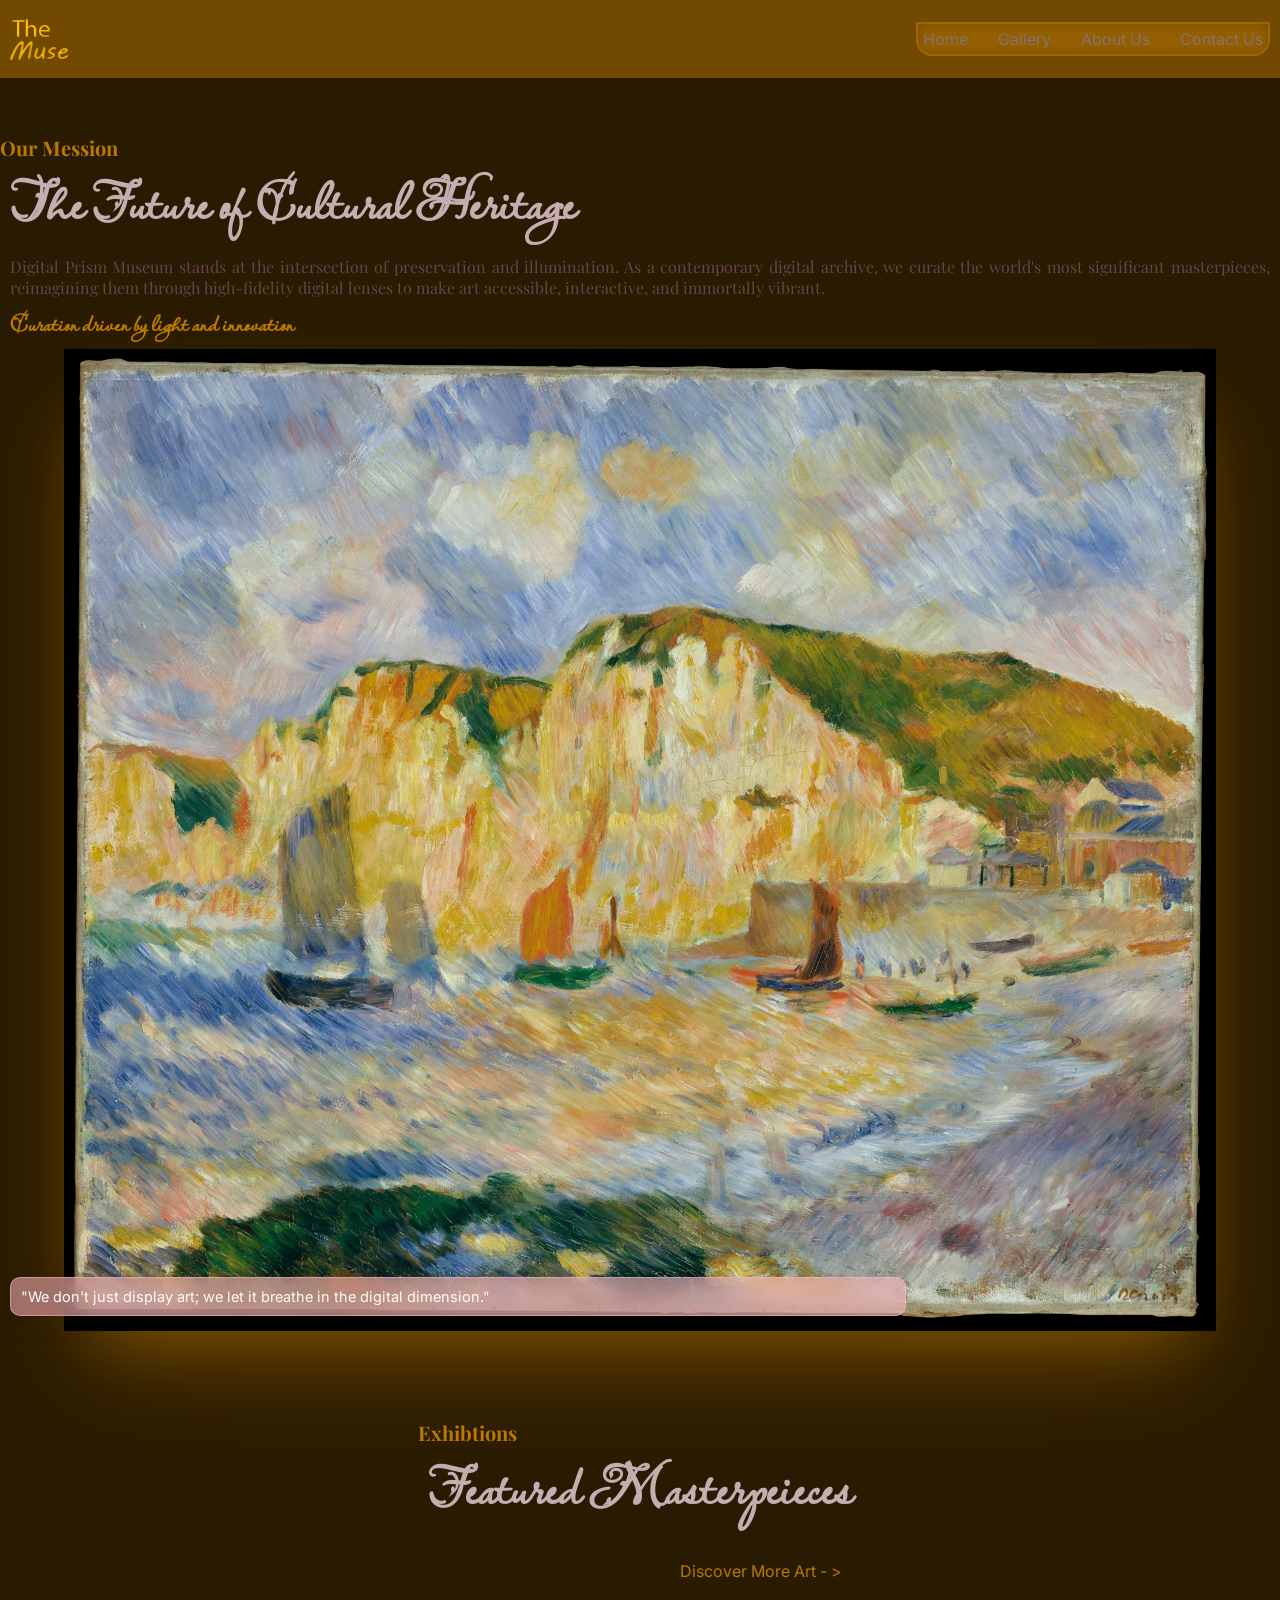
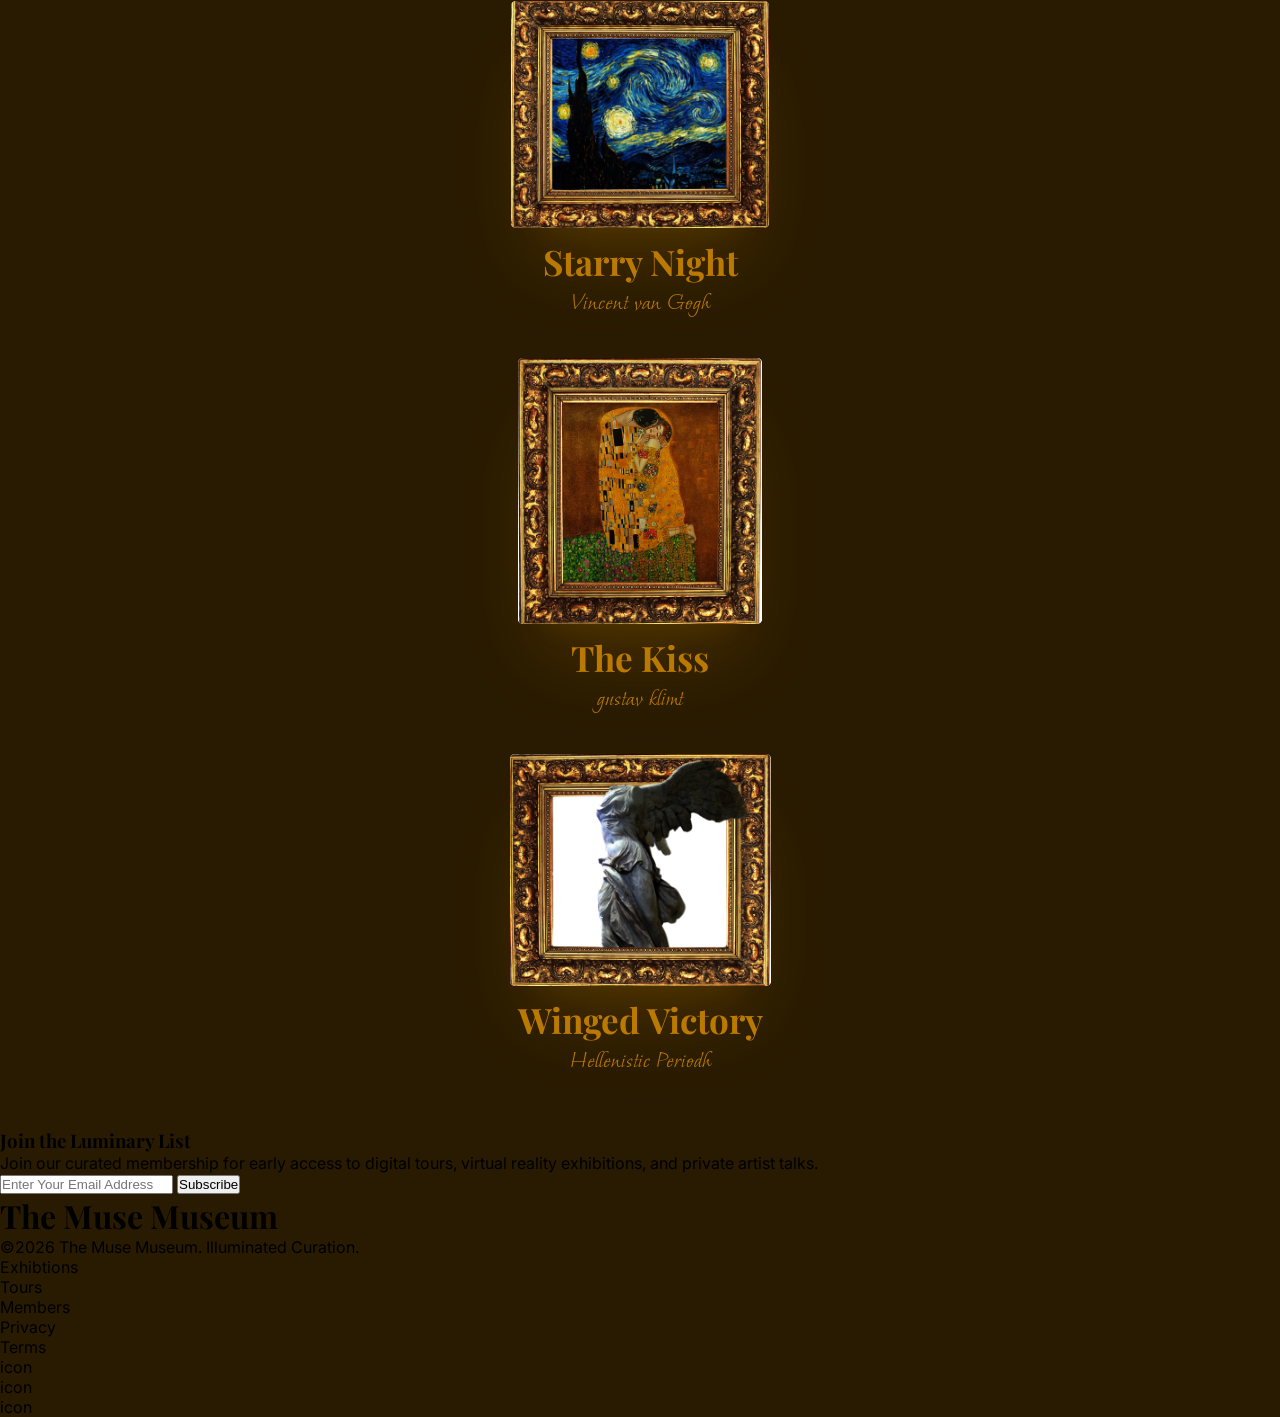
==== commit 1ed98a84: "changing the overall design of the website and removed the hero section for the time being" ====
--- a/index.html
+++ b/index.html
@@ -7,19 +7,18 @@
     <link rel="stylesheet" href="./Styles/components.css">
     <link rel="stylesheet" href="./Styles/indexPage.css">
     <link rel="stylesheet" href="./Styles/animations.css">
+    <link rel="stylesheet" href="./Styles/model.css">
 
     <!-- Libraries -->
 
-    <!-- font awesome -->
-    <link rel="stylesheet" href="https://cdnjs.cloudflare.com/ajax/libs/font-awesome/6.5.2/css/all.min.css">
-
+   
     <title>Metropolitan Museum of Art</title>
 </head>
 <body>
     <!-- Nav -->
     <nav>
         <div class="Logo">
-            <img src="./Images/logo.png" alt="Logo" class="">
+            <img src="./Images/logo.svg" alt="Logo" class="">
         </div>
 
 
@@ -57,9 +56,10 @@
      <main>
         <!-- Hero Section -->
         <header>
-            <div id="HeroImageContainer">
+            <!-- <div id="HeroImageContainer">
                 <img src="./Images/museumMobile1.jpg" alt="hero background">
                 <div class="filterPink"></div>
+                
             </div>
             <div id="heroContent">
                 <h1>Where the Art Meets the Spectrum</h1>
@@ -67,8 +67,10 @@
                     <a href="./pages/Gallery.html" type="button" class="Primary heroBtn">Explore The Gallery</a>
                     <a href="./pages/About.html" type="button" class="WhiteOutlined heroBtn">learn our history</a>
                 </div>
-            </div>
+            </div> -->
             
+            <div id="model-container"></div>
+
         </header>
         
         
@@ -105,35 +107,36 @@
                 <h1>Featured Masterpeieces</h1>
                 <a href="./pages/Gallery.html">
                     Discover More Art
-                    <i class="fa-solid fa-angle-right"></i>
+                    <!-- <i class="fa-solid fa-angle-right"></i> -->
+                    <p> - ></p>
                 </a>
             </div>
             <div id="Gallery">
                 <div class="artWorkesContainer">
-                    <img src="./Images/the-starry-night.jpg" alt="The Starry Night">
+                    <img src="./Images/The/2.svg" alt="The Starry Night">
                     <h3 class="title">Starry Night</h3>
                     <p class="author">Vincent van Gogh</p>
                     <div class="innerViewContainer">
                         <a href="./Images/the-starry-night.jpg" target="_blank">view in full screen</a>
-                        <i class="fa-regular fa-eye"></i>
+                        <!-- <i class="fa-regular fa-eye"></i> -->
                     </div>
                 </div>
                 <div class="artWorkesContainer">
-                    <img src="./Images/theKiss.jpg" alt="The Kiss">
+                    <img src="./Images/The/1.svg" alt="The Kiss">
                     <h3 class="title">The Kiss</h3>
                     <p class="author">gustav klimt</p>
                     <div class="innerViewContainer">
                         <a href="./Images/theKiss.jpg" target="_blank">view in full screen</a>
-                        <i class="fa-regular fa-eye"></i>
+                        <!-- <i class="fa-regular fa-eye"></i> -->
                     </div>
                 </div>
                 <div class="artWorkesContainer">
-                    <img src="./Images/theWingedVictory.jpg" alt="Winged Victory">
+                    <img src="./Images/The/3.svg" alt="Winged Victory">
                     <h3 class="title">Winged Victory</h3>
                     <p class="author">Hellenistic Periodh</p>
                     <div class="innerViewContainer">
                         <a href="./Images/theWingedVictory.jpg" target="_blank">view in full screen</a>
-                        <i class="fa-regular fa-eye"></i>
+                        <!-- <i class="fa-regular fa-eye"></i> -->
                     </div>
                 </div>
 
--- a/Styles/Global.css
+++ b/Styles/Global.css
@@ -17,15 +17,17 @@
 
     /* Colors */
 
-    --primary: #FFB6C1;
+    --primary: #291B01;
     --primary-background: #FFB6C140;
     --secondary: #FFA500;
     --secondary-darker: #ba7900;
+    --secondary-darker-trans: #ba790080;
     --tertiary: #FFD1DC;
     --neutral:#FDFCFB;
-    --dark-pink: #874E58;
-    --light-black-text: #514345;
+    --light-pink: #c6adb2;
+    --light-black-text: #857073;
     --light-pink-dark-text: #664348;
+
 
 
     /* Fonts */
@@ -99,8 +101,8 @@
 
 body {
     font-family: var(--font-body);
-    background-color: var(--neutral);
-    color: var(--black);
+    background-color: var(--primary);
+    color: black;
 }
 
 
--- a/Styles/indexPage.css
+++ b/Styles/indexPage.css
@@ -6,7 +6,7 @@
     align-items: center;
     padding: 10px;
     position: relative;
-    background-color: var(--neutral);
+    background-color: var(--secondary-darker-trans);
     backdrop-filter: blur(7.2px);
     -webkit-backdrop-filter: blur(7.2px);
     z-index: 100;
@@ -29,7 +29,7 @@
 nav .burger {
     font-size: 2.2rem;
     cursor: pointer;
-    color: var(--dark-pink);
+    color: var(--secondary);
 }
 
 /* List container */
@@ -40,14 +40,15 @@
     top: 100%;
     left: 0;
     width: 100%;
-    background-color: var(--neutral);
+    background-color: var(--primary);
     padding: 15px 0;
     border-radius: 0 0 16px 16px;
     box-shadow: 0 4px 30px rgba(0, 0, 0, 0.1);
     backdrop-filter: blur(7.2px);
     -webkit-backdrop-filter: blur(7.2px);
-    border: 1px solid rgba(255, 255, 255, 0.01);
+    border: 2px solid var(--secondary-darker-trans);
     z-index: 10;
+    transition: all 200ms ease;
 }
 
 /* Show menu when checked */
@@ -178,7 +179,7 @@
     line-height: 1.2;
     padding: 0 10px;
     padding-bottom: 20px;
-    color: var(--dark-pink);
+    color: var(--light-pink);
 }
 section#mession div#LeftMessionSec p#mainP {
     text-align: justify;
@@ -246,22 +247,23 @@
     line-height: 1.2;
     padding: 0 10px;
     padding-bottom: 20px;
-    color: var(--dark-pink);
+    color: var(--light-pink);
 }
 section#featuresPieces div#headerOfFeaturesPieces a{
     text-decoration: none;
     color: var(--secondary-darker);
     text-align: end;
     display: block;
-    padding: 40px 20px;
+    padding: 20px 20px;
     padding-bottom: 10px;
     animation: glowLink 1s ease infinite;
 }
-section#featuresPieces div#headerOfFeaturesPieces a i{
+section#featuresPieces div#headerOfFeaturesPieces a p{
     color: var(--secondary-darker);
     text-align: end;
     align-self: flex-end;
     animation: arrowAnimation 1s ease infinite;
+    display: inline-block;
 }
 
 
@@ -270,7 +272,7 @@
     flex-direction: column;
     justify-content: center;
     align-items: center;
-    gap: 20px;
+    gap: 10px;
 }
 section#featuresPieces div#Gallery div.artWorkesContainer{
     padding: 10px;
@@ -281,11 +283,11 @@
 }
 section#featuresPieces div#Gallery div.artWorkesContainer img{
     width: 90%;
-    border: 6px solid var(--secondary-darker);
     box-shadow: var(--orange-shadow-lighter);
     animation: spinningShadowOrangeLighter 4s ease infinite;
     border-radius: 5px;
     transition: transform ease 500ms;
+    background-color:var(--white);
 }
 section#featuresPieces div#Gallery div.artWorkesContainer img:hover {
     /* transform: scale(1.1);   for disktop*/
@@ -302,6 +304,9 @@
     font-family: var(--moon);
     padding-bottom: 10px;
 }
+
+/* will be invisable for now */
+
 section#featuresPieces div#Gallery div.artWorkesContainer div.innerViewContainer{
     width: 90%;
     display: flex;
@@ -310,12 +315,13 @@
     padding: 10px;
     border-radius: 10px;
     background-color: var(--neutral);
-    border: 1px solid var(--dark-pink);
-    color: var(--dark-pink);
+    border: 1px solid var(--light-pink);
+    color: var(--light-pink);
+    display: none;
 }
 section#featuresPieces div#Gallery div.artWorkesContainer div.innerViewContainer a{
     text-decoration: none;
-    color: var(--dark-pink);
+    color: var(--light-pink);
 }
 section#featuresPieces div#Gallery div.artWorkesContainer div.innerViewContainer i{
 
--- a/Styles/model.css
+++ b/Styles/model.css
@@ -0,0 +1,23 @@
+/* .hero {
+    min-height: 100vh;
+    display: flex;
+    align-items: center;
+    justify-content: space-between;
+    padding: 0 8%;
+}
+
+.hero-content {
+    width: 45%;
+}
+
+#model-container {
+    width: 50%;
+    height: 600px;
+}
+
+@media (max-width: 768px) {
+    #model-container {
+        width: 100%;
+        height: 350px;
+    }
+} */
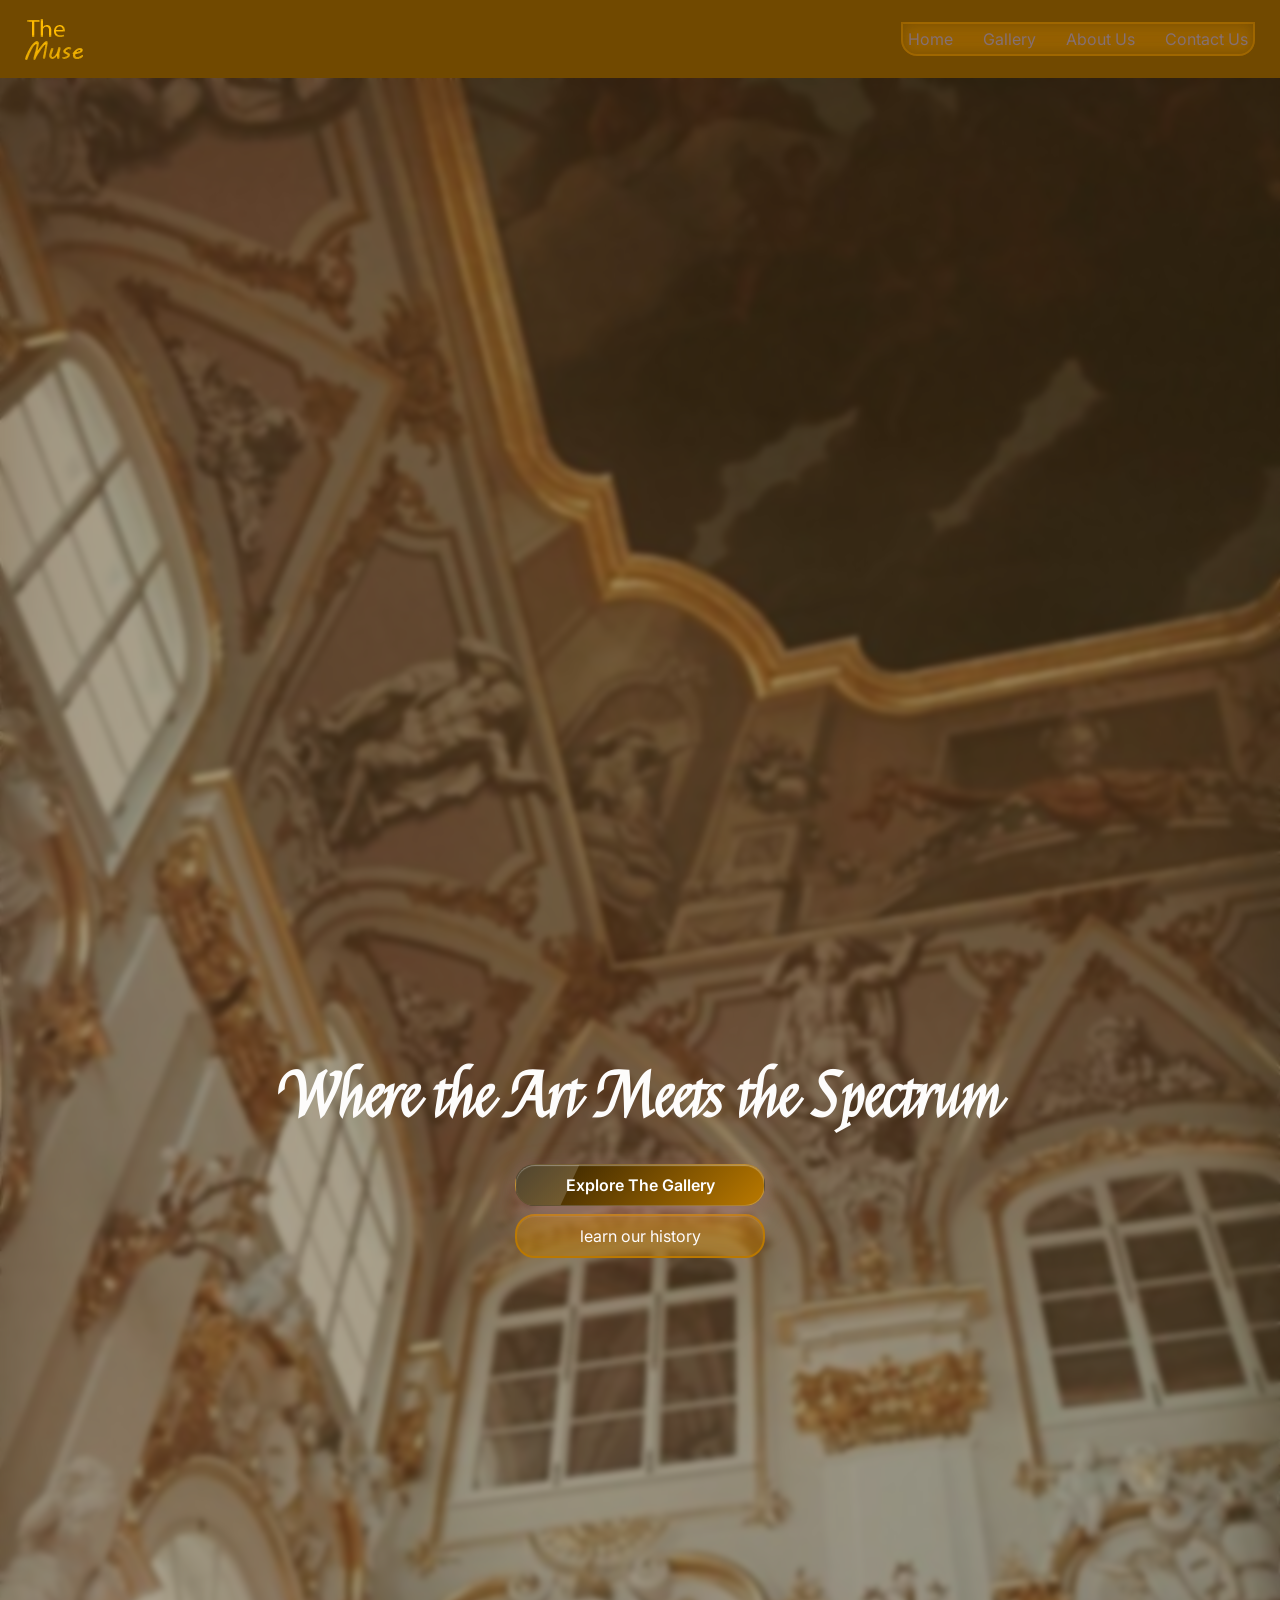
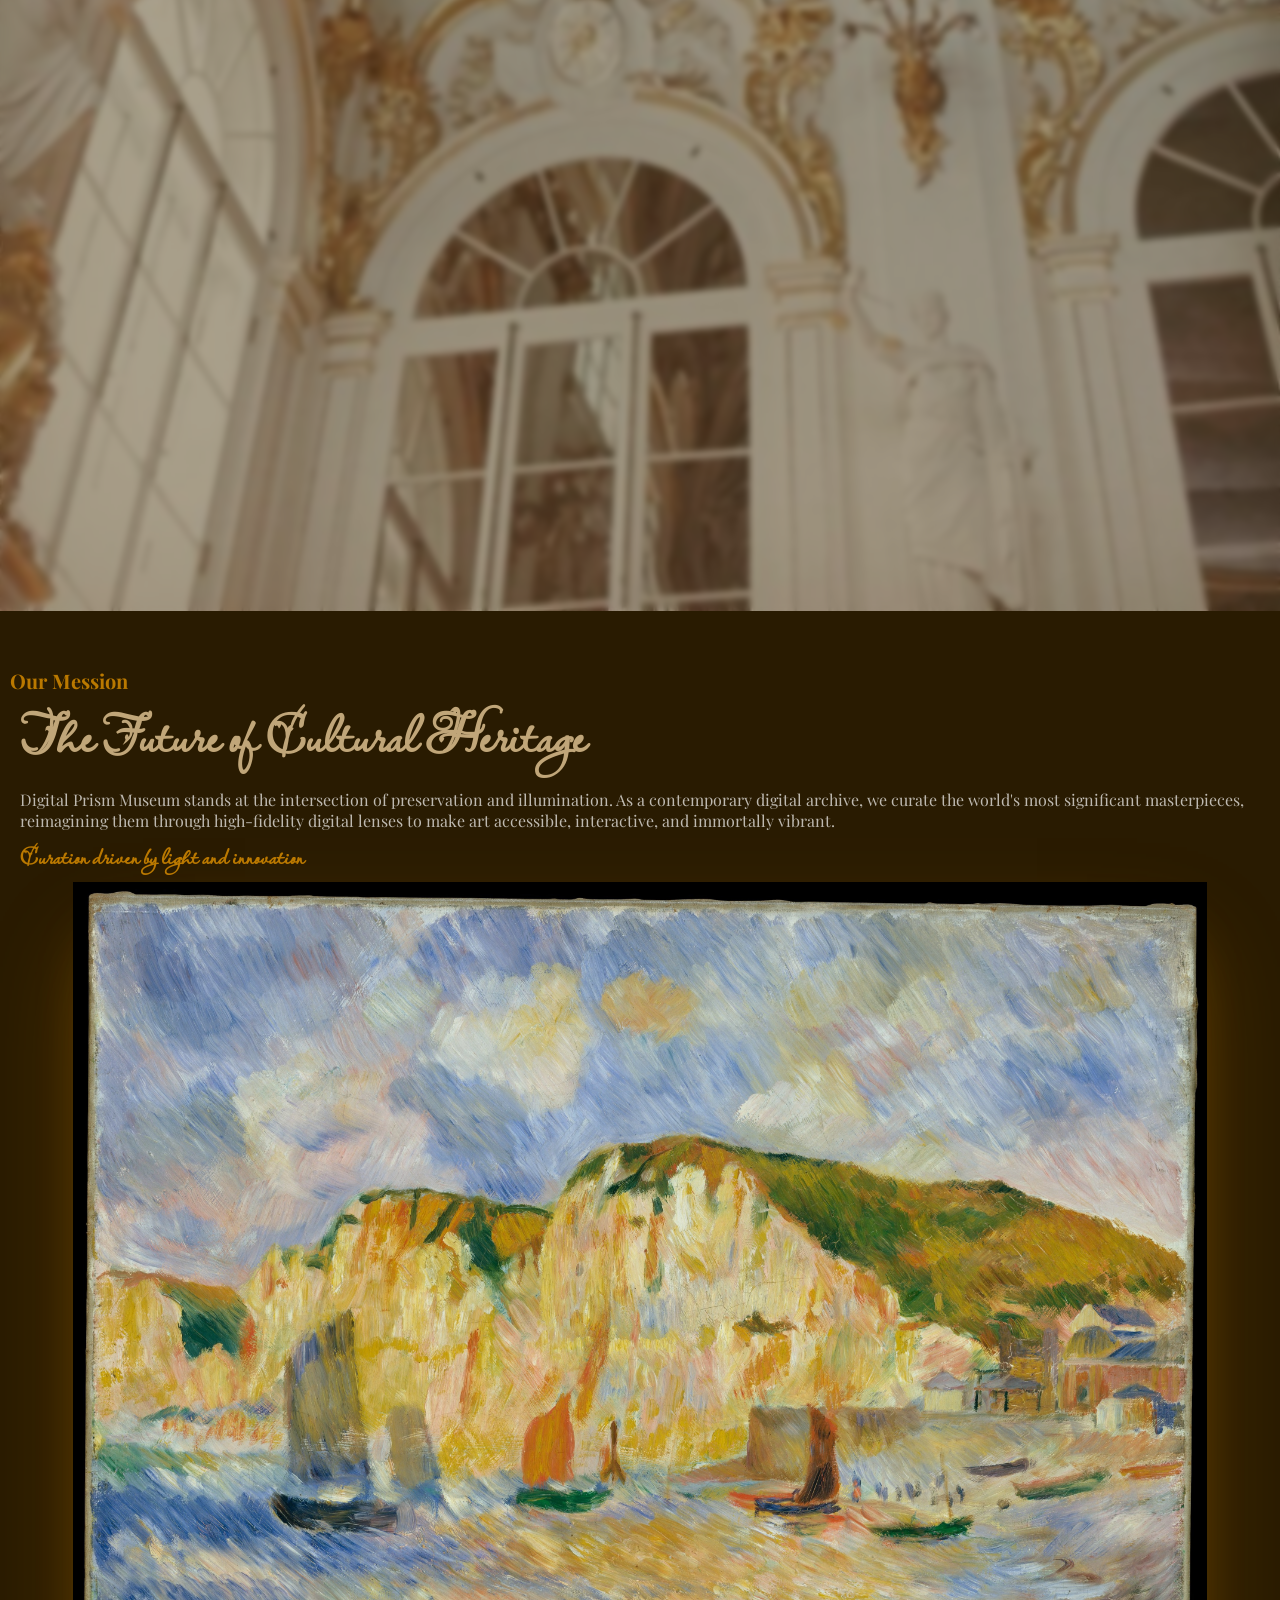
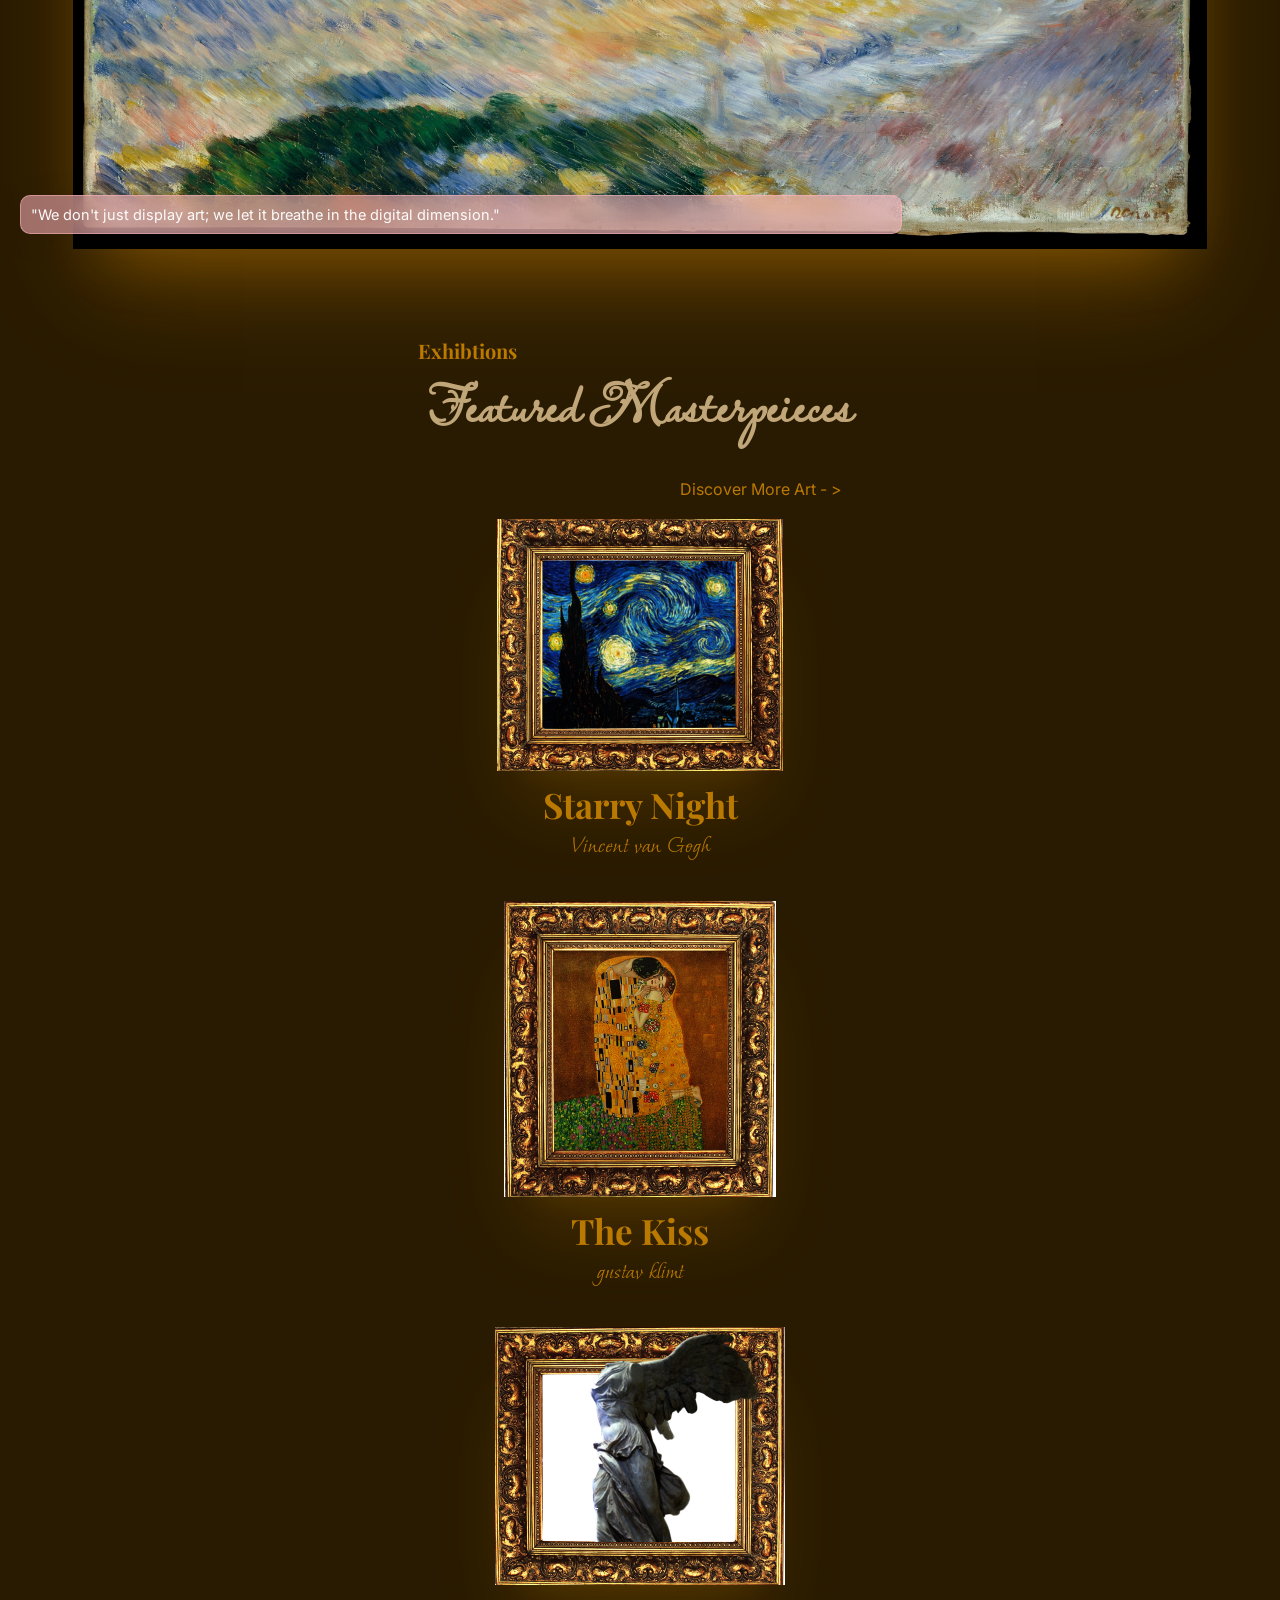
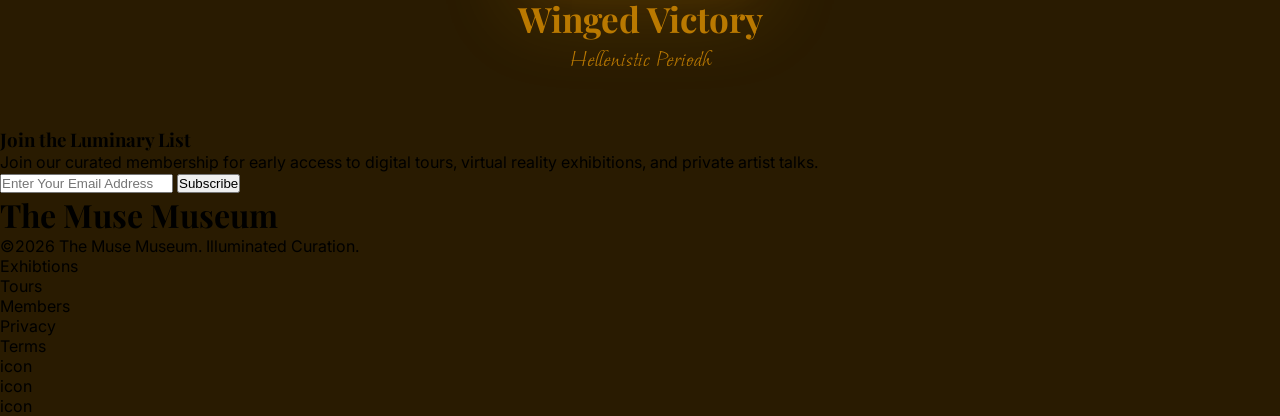
==== commit f7d93a12: "more editing in the color schema and returned the hero section" ====
--- a/index.html
+++ b/index.html
@@ -56,9 +56,9 @@
      <main>
         <!-- Hero Section -->
         <header>
-            <!-- <div id="HeroImageContainer">
+            <div id="HeroImageContainer">
                 <img src="./Images/museumMobile1.jpg" alt="hero background">
-                <div class="filterPink"></div>
+                <div class="filterBrown"></div>
                 
             </div>
             <div id="heroContent">
@@ -67,9 +67,9 @@
                     <a href="./pages/Gallery.html" type="button" class="Primary heroBtn">Explore The Gallery</a>
                     <a href="./pages/About.html" type="button" class="WhiteOutlined heroBtn">learn our history</a>
                 </div>
-            </div> -->
+            </div>
             
-            <div id="model-container"></div>
+            <!-- <div id="model-container"></div> -->
 
         </header>
         
--- a/Styles/Global.css
+++ b/Styles/Global.css
@@ -24,6 +24,8 @@
     --secondary-darker-trans: #ba790080;
     --tertiary: #FFD1DC;
     --neutral:#FDFCFB;
+    --white-brownish: #d4b898;
+    --light-brown: #c0a679;
     --light-pink: #c6adb2;
     --light-black-text: #857073;
     --light-pink-dark-text: #664348;
--- a/Styles/components.css
+++ b/Styles/components.css
@@ -22,7 +22,7 @@
     width: fit-content;
     padding: 10px 30px;
     border-radius: 20px;
-    background: linear-gradient(135deg, #FFB6C1 0%, #874E58 100%);
+    background: linear-gradient(135deg, var(--primary) 0%, var(--secondary-darker) 100%);
     color: white;
     text-decoration: none;
     text-align: center;
@@ -67,7 +67,7 @@
     width: 180px;
     height: 30px;
     border-radius: 20px;
-    background: #FFB6C1;
+    background: var(--primary);
     background: linear-gradient(70deg, rgba(255, 182, 193, 1) 0%, rgba(255, 165, 0, 1) 100%);
     box-shadow: rgba(255, 255, 255, 0.1) 0px 1px 1px 0px inset,
         rgba(50, 50, 93, 0.25) 0px 50px 100px -20px,
@@ -77,14 +77,14 @@
     text-align: center;
 }
 .Primary:hover{
-    background: #FFB6C1;
+    background: var(--primary);
     cursor: pointer;
     box-shadow: rgba(255, 255, 255, 0.15) 0px 1px 1px 0px inset,
                 rgba(50, 50, 93, 0.30) 0px 60px 120px -20px,
                 rgba(0, 0, 0, 0.35) 0px 40px 80px -30px;
 }
 .Primary:active{
-    background: #FFB6C1;
+    background: var(--primary);
     opacity: 0.9;
     cursor: pointer;
     box-shadow: rgba(255, 255, 255, 0.15) 0px 1px 1px 0px inset,
@@ -92,7 +92,7 @@
         rgba(0, 0, 0, 0.35) 0px 40px 80px -30px;
 }
 .PrimaryBtn:hover {
-    background: #FFB6C1;
+    background: var(--primary);
     cursor: pointer;
     box-shadow: rgba(255, 255, 255, 0.15) 0px 1px 1px 0px inset,
         rgba(50, 50, 93, 0.30) 0px 60px 120px -20px,
@@ -104,7 +104,7 @@
     width: 180px;
     padding: 10px 20px;
     border-radius: 20px;
-    background-color: #874E58;
+    background-color: var(--secondary-darker-trans);
     box-shadow: rgba(255, 255, 255, 0.1) 0px 1px 1px 0px inset,
         rgba(50, 50, 93, 0.25) 0px 50px 100px -20px,
         rgba(0, 0, 0, 0.3) 0px 30px 60px -30px;
@@ -117,7 +117,7 @@
     width: 180px;
     height: 30px;
     border-radius: 20px;
-    background-color: #874E58;
+    background-color: var(--secondary-darker-trans);
     box-shadow: rgba(255, 255, 255, 0.1) 0px 1px 1px 0px inset,
                 rgba(50, 50, 93, 0.25) 0px 50px 100px -20px,
                 rgba(0, 0, 0, 0.3) 0px 30px 60px -30px;
@@ -150,8 +150,8 @@
     width: 180px;
     padding: 10px 20px;
     border-radius: 20px;
-    background-color: #ffd1dc4d;
-    border: 2px solid #FFD1DC;
+    background-color: var(--secondary-darker-trans);
+    border: 2px solid var(--secondary-darker);
     color: #ffffff;
     box-shadow: rgba(255, 255, 255, 0.1) 0px 1px 1px 0px inset,
                 rgba(50, 50, 93, 0.25) 0px 50px 100px -20px,
@@ -295,15 +295,22 @@
     backdrop-filter: blur(3.2px);
     -webkit-backdrop-filter: blur(7.2px);
 }
+.filterBrown {
+    position: absolute;
+    inset: 0;
+    z-index: 5;
+    background-color: #5341197d;
+    backdrop-filter: blur(3.2px);
+    -webkit-backdrop-filter: blur(7.2px);
+}
 .filterPink {
     position: absolute;
     inset: 0;
     z-index: 5;
-    background-color: #874e587d;
+    background-color: #5341197d;
     backdrop-filter: blur(3.2px);
     -webkit-backdrop-filter: blur(7.2px);
 }
-
 
 /* Blur */
 
--- a/Styles/indexPage.css
+++ b/Styles/indexPage.css
@@ -4,7 +4,7 @@
     display: flex;
     justify-content: space-between;
     align-items: center;
-    padding: 10px;
+    padding: 10px 25px;
     position: relative;
     background-color: var(--secondary-darker-trans);
     backdrop-filter: blur(7.2px);
@@ -107,7 +107,6 @@
 
 /* Main Container Styles */
 main{
-
 }
 
 
@@ -155,7 +154,7 @@
 /* Mession Section */
 
 section#mession{
-    padding: 3rem 0;
+    padding: 3rem 10px;
     display: flex;
     flex-direction: column;
     justify-content: center;
@@ -179,13 +178,14 @@
     line-height: 1.2;
     padding: 0 10px;
     padding-bottom: 20px;
-    color: var(--light-pink);
+    color: var(--light-brown);
 }
 section#mession div#LeftMessionSec p#mainP {
-    text-align: justify;
+    text-align: left;
     padding: 0 10px;
     font-family: var(--playfair);
-    color: var(--light-pink-dark-text);
+    color: var(--neutral);
+    opacity: 0.7;
 }
 section#mession div#LeftMessionSec p#secondaryP {
     font-family: var(--fancy);
@@ -230,7 +230,7 @@
     flex-direction: column;
     justify-content: center;
     align-items: center;
-    padding: 2rem 0;
+    padding: 2rem 10px;
 }
 section#featuresPieces div#headerOfFeaturesPieces{
     
@@ -247,7 +247,7 @@
     line-height: 1.2;
     padding: 0 10px;
     padding-bottom: 20px;
-    color: var(--light-pink);
+    color: var(--light-brown);
 }
 section#featuresPieces div#headerOfFeaturesPieces a{
     text-decoration: none;
@@ -275,17 +275,16 @@
     gap: 10px;
 }
 section#featuresPieces div#Gallery div.artWorkesContainer{
-    padding: 10px;
+    padding: 10px 0px;
     display: flex;
     flex-direction: column;
     justify-content: center;
     align-items: center;
 }
 section#featuresPieces div#Gallery div.artWorkesContainer img{
-    width: 90%;
+    width: 100%;
     box-shadow: var(--orange-shadow-lighter);
     animation: spinningShadowOrangeLighter 4s ease infinite;
-    border-radius: 5px;
     transition: transform ease 500ms;
     background-color:var(--white);
 }
@@ -315,13 +314,13 @@
     padding: 10px;
     border-radius: 10px;
     background-color: var(--neutral);
-    border: 1px solid var(--light-pink);
-    color: var(--light-pink);
+    border: 1px solid var(--light-brown);
+    color: var(--light-brown);
     display: none;
 }
 section#featuresPieces div#Gallery div.artWorkesContainer div.innerViewContainer a{
     text-decoration: none;
-    color: var(--light-pink);
+    color: var(--light-brown);
 }
 section#featuresPieces div#Gallery div.artWorkesContainer div.innerViewContainer i{
 
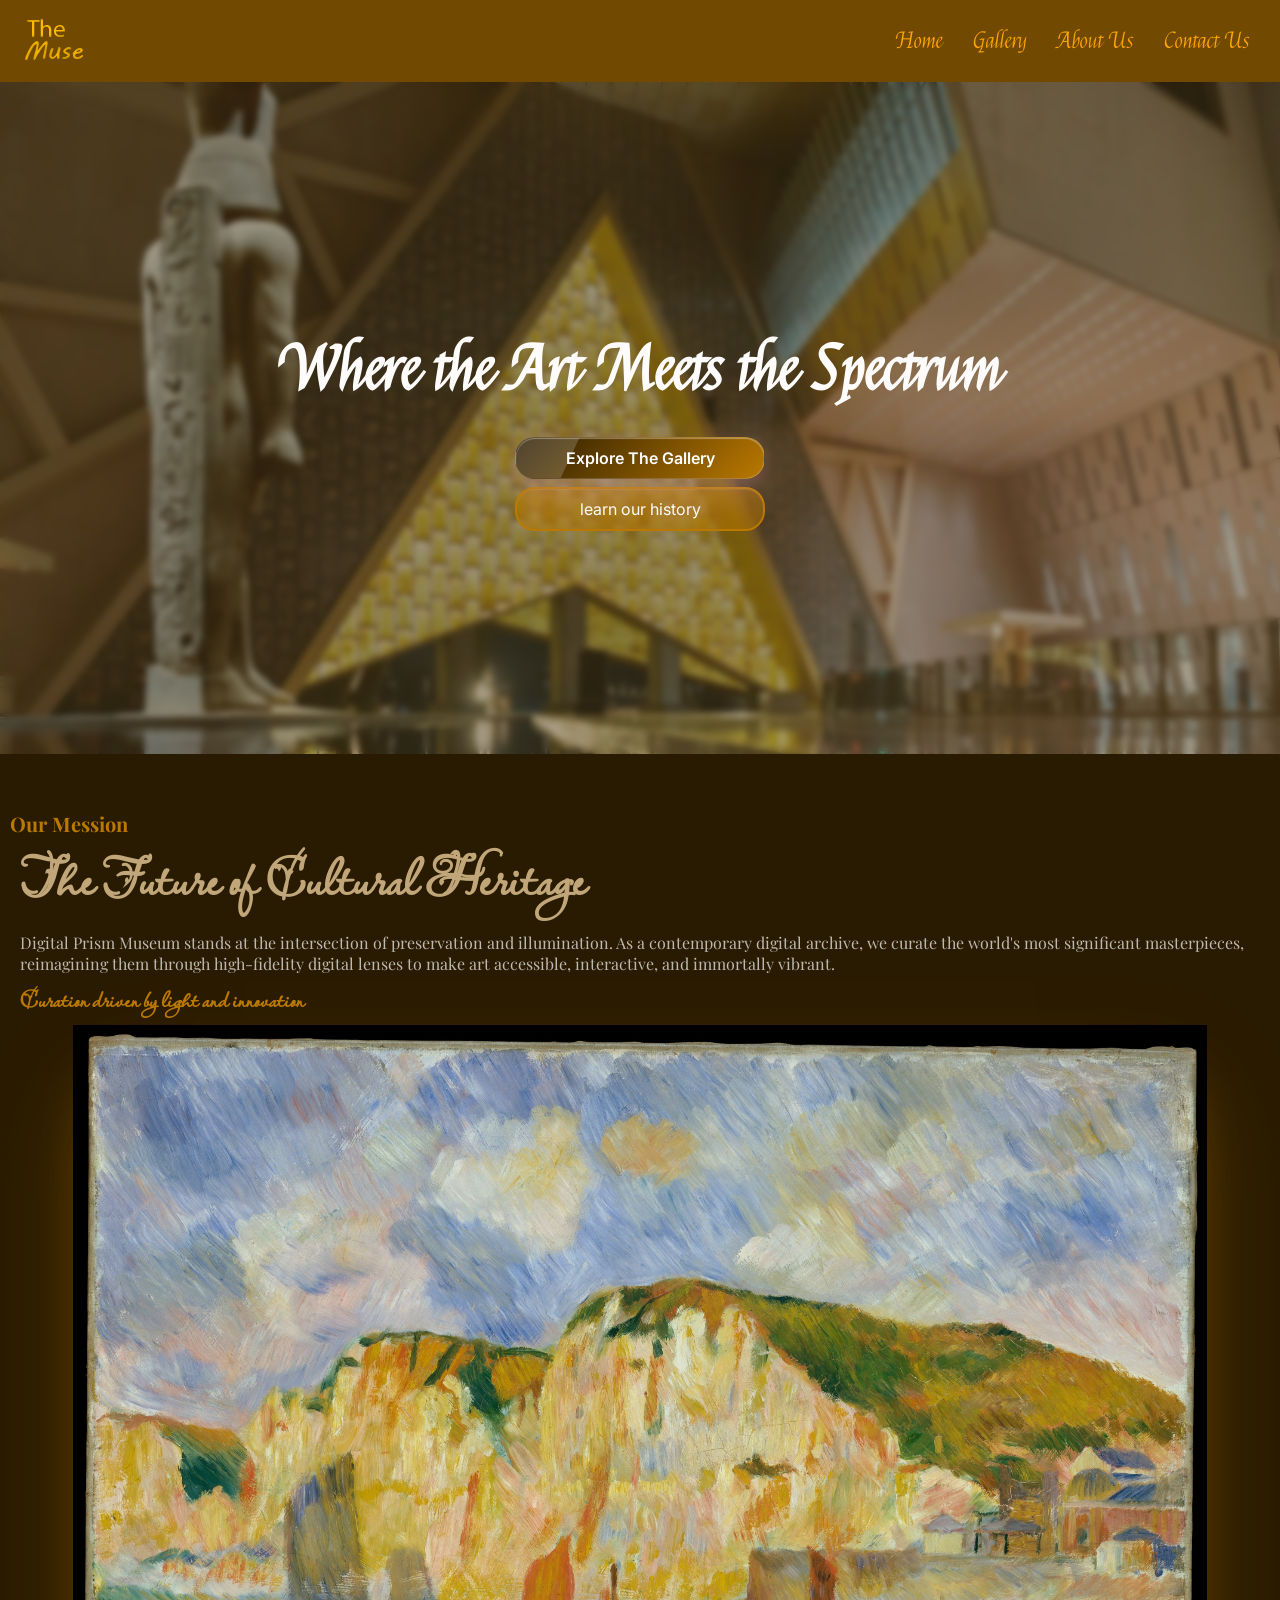
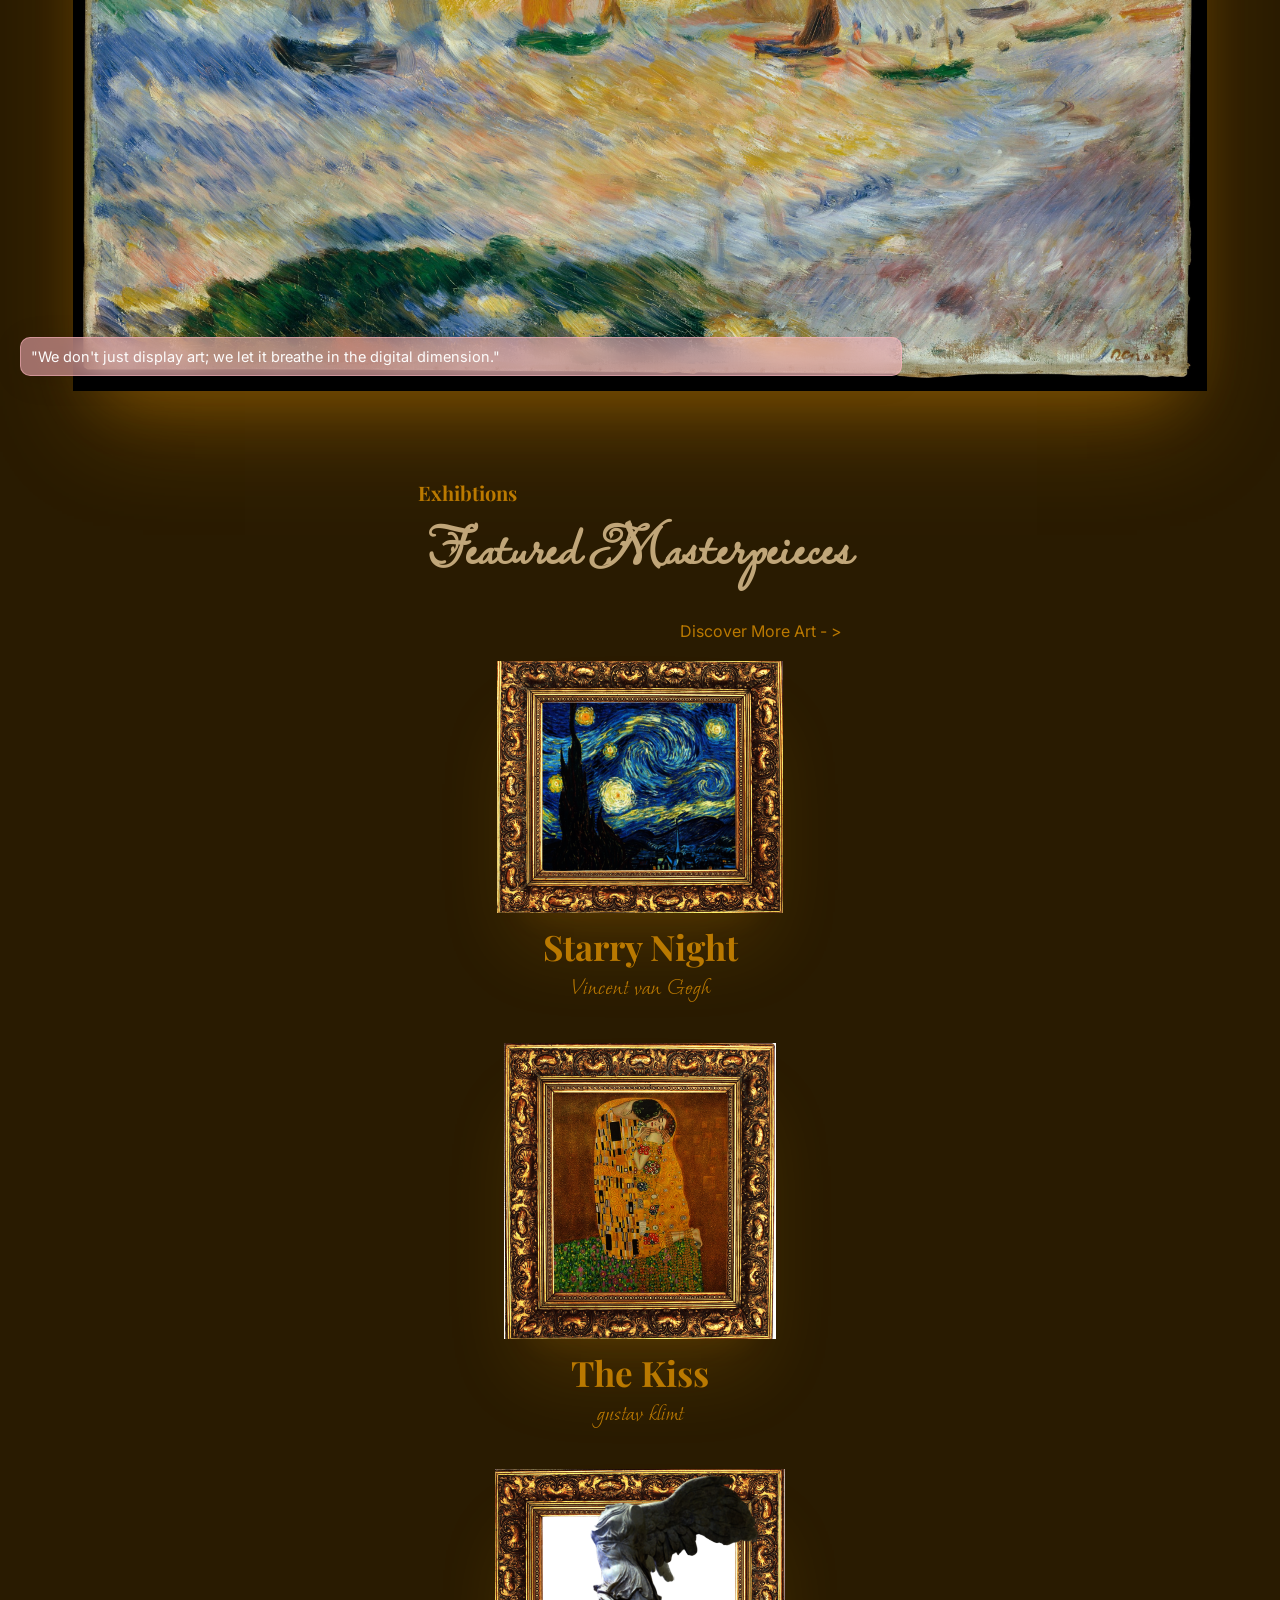
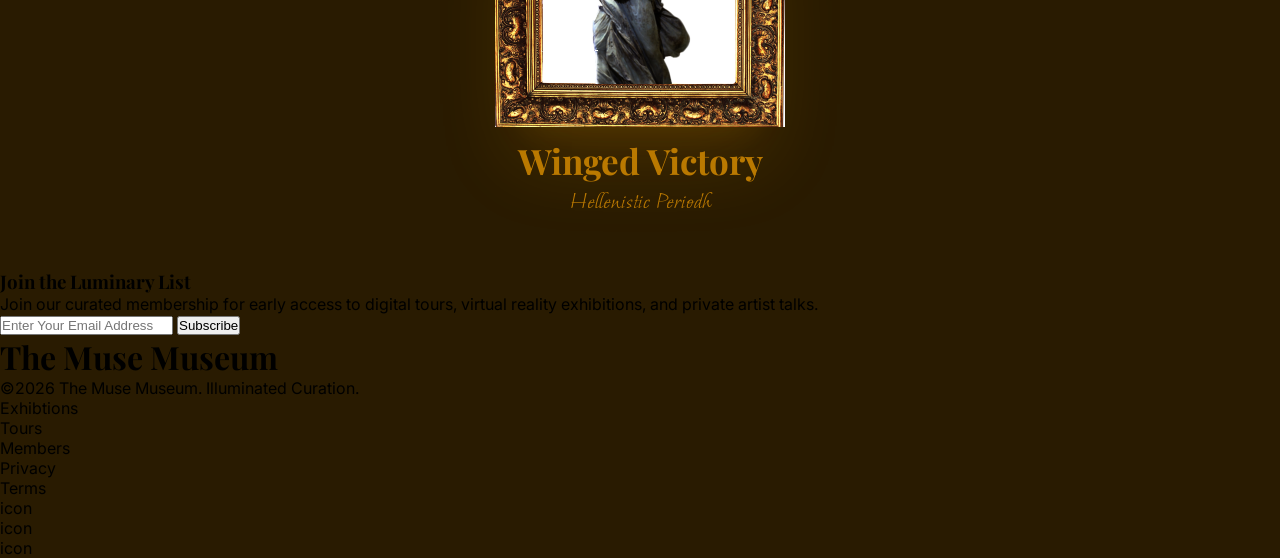
==== commit 3925b39e: "adding some transitions and js code" ====
--- a/index.html
+++ b/index.html
@@ -18,12 +18,14 @@
     <!-- Nav -->
     <nav>
         <div class="Logo">
-            <img src="./Images/logo.svg" alt="Logo" class="">
+            <a href="/index.html">
+                <img src="./Images/logo.svg" alt="Logo" class="">
+            </a>
         </div>
 
 
         <input type="checkbox" id="menu-toggle">
-        <label for="menu-toggle" class="burger">
+        <label for="menu-toggle" class="burger" id="menutogglesIcon">
             ☰
         </label>
         <div id="listContainer">
@@ -57,7 +59,7 @@
         <!-- Hero Section -->
         <header>
             <div id="HeroImageContainer">
-                <img src="./Images/museumMobile1.jpg" alt="hero background">
+                <img src="./Images/museumMobile1.jpg" alt="hero background" id="heroImg">
                 <div class="filterBrown"></div>
                 
             </div>
@@ -191,6 +193,51 @@
 
     <script>
         document.getElementById("copyrightYear").textContent = new Date().getFullYear();
+        
+        var menuToggle = document.getElementById("menu-toggle");
+        var menutogglesIcon = document.getElementById("menutogglesIcon");
+        var listContainer = document.getElementById("listContainer");
+
+        menuToggle.addEventListener("change", () => {
+            
+            menutogglesIcon.style.opacity = "0";
+            menutogglesIcon.style.transform = "scale(1.3)";
+
+            setTimeout(() => {
+
+                // Change icon
+                menutogglesIcon.textContent = menuToggle.checked ? "X" : "☰";
+
+                menutogglesIcon.style.opacity = "1";
+                menutogglesIcon.style.transform = "scale(1)";
+
+            }, 200);
+
+
+            listContainer.classList.toggle(
+                "active",
+                menuToggle.checked
+            );
+        });
+
+
+
+        var heroImg = document.getElementById("heroImg");
+
+        function myFunction(x) {
+            if (x.matches) {
+                heroImg.setAttribute("src", "./Images/museumMobile1.jpg");
+            } else {
+                heroImg.setAttribute("src", "./Images/museLap.jpg");
+            }
+        }
+
+        var x = window.matchMedia("(max-width: 700px)")
+        myFunction(x);
+        x.addEventListener("change", function () {
+            myFunction(x);
+        });
+
     </script>
 </body>
 </html>
--- a/Styles/indexPage.css
+++ b/Styles/indexPage.css
@@ -18,7 +18,6 @@
     
 }
 
-/* Hide checkbox */
 
 nav #menu-toggle {
     display: none;
@@ -30,12 +29,14 @@
     font-size: 2.2rem;
     cursor: pointer;
     color: var(--secondary);
+    text-align: center;
+    align-self: center;
+    transition: all 400ms ease;
 }
 
 /* List container */
 
 nav #listContainer {
-    display: none;
     position: absolute;
     top: 100%;
     left: 0;
@@ -48,13 +49,22 @@
     -webkit-backdrop-filter: blur(7.2px);
     border: 2px solid var(--secondary-darker-trans);
     z-index: 10;
-    transition: all 200ms ease;
-}
-
-/* Show menu when checked */
-
-nav #menu-toggle:checked~#listContainer {
-    display: block;
+
+    opacity: 0;
+    visibility: hidden;
+    transform: translateY(-5px);
+    transition:
+        opacity 300ms ease,
+        transform 300ms ease,
+        visibility 300ms ease;
+    pointer-events: none;
+}
+
+nav #listContainer.active {
+    opacity: 1;
+    visibility: visible;
+    transform: translateY(0px);
+    pointer-events: auto;
 }
 
 nav #listContainer ul {
@@ -68,7 +78,7 @@
 
 nav #listContainer ul li.navListElements {
     padding: 5px;
-    font-family: var(--font-body);
+    font-family: var(--flipa);
     transition: all 500ms ease;
 }
 
@@ -78,7 +88,8 @@
 
 nav #listContainer ul li.navListElements a {
     text-decoration: none;
-    color: var(--light-black-text);
+    color: var(--light-brown);
+    font-size: 20px;
 }
 
 /* Larger screens */
@@ -90,19 +101,36 @@
     }
 
     nav #listContainer {
+        padding: 0;
+        border-radius: none;
+        box-shadow: none;
+        backdrop-filter: none;
+        -webkit-backdrop-filter: none;
+        border: none;
+        z-index: 0;
         display: block;
+        opacity: 1;
+        visibility: visible;
+        transform: none;
         box-shadow: none;
         position: static;
         width: auto;
         background: none;
         padding: 0;
+        pointer-events: auto;
+
     }
 
     nav #listContainer ul {
         flex-direction: row;
         gap: 20px;
     }
-
+    
+    nav #listContainer ul li.navListElements a {
+        text-decoration: none;
+        color: var(--secondary);
+        font-size: 22px;
+    }
 }
 
 /* Main Container Styles */
@@ -148,6 +176,11 @@
 }
 main header div a.heroBtn{
     width: 250px;
+}
+
+/* larger screens for hero section */
+@media (min-width: 768px) {
+    
 }
 
 
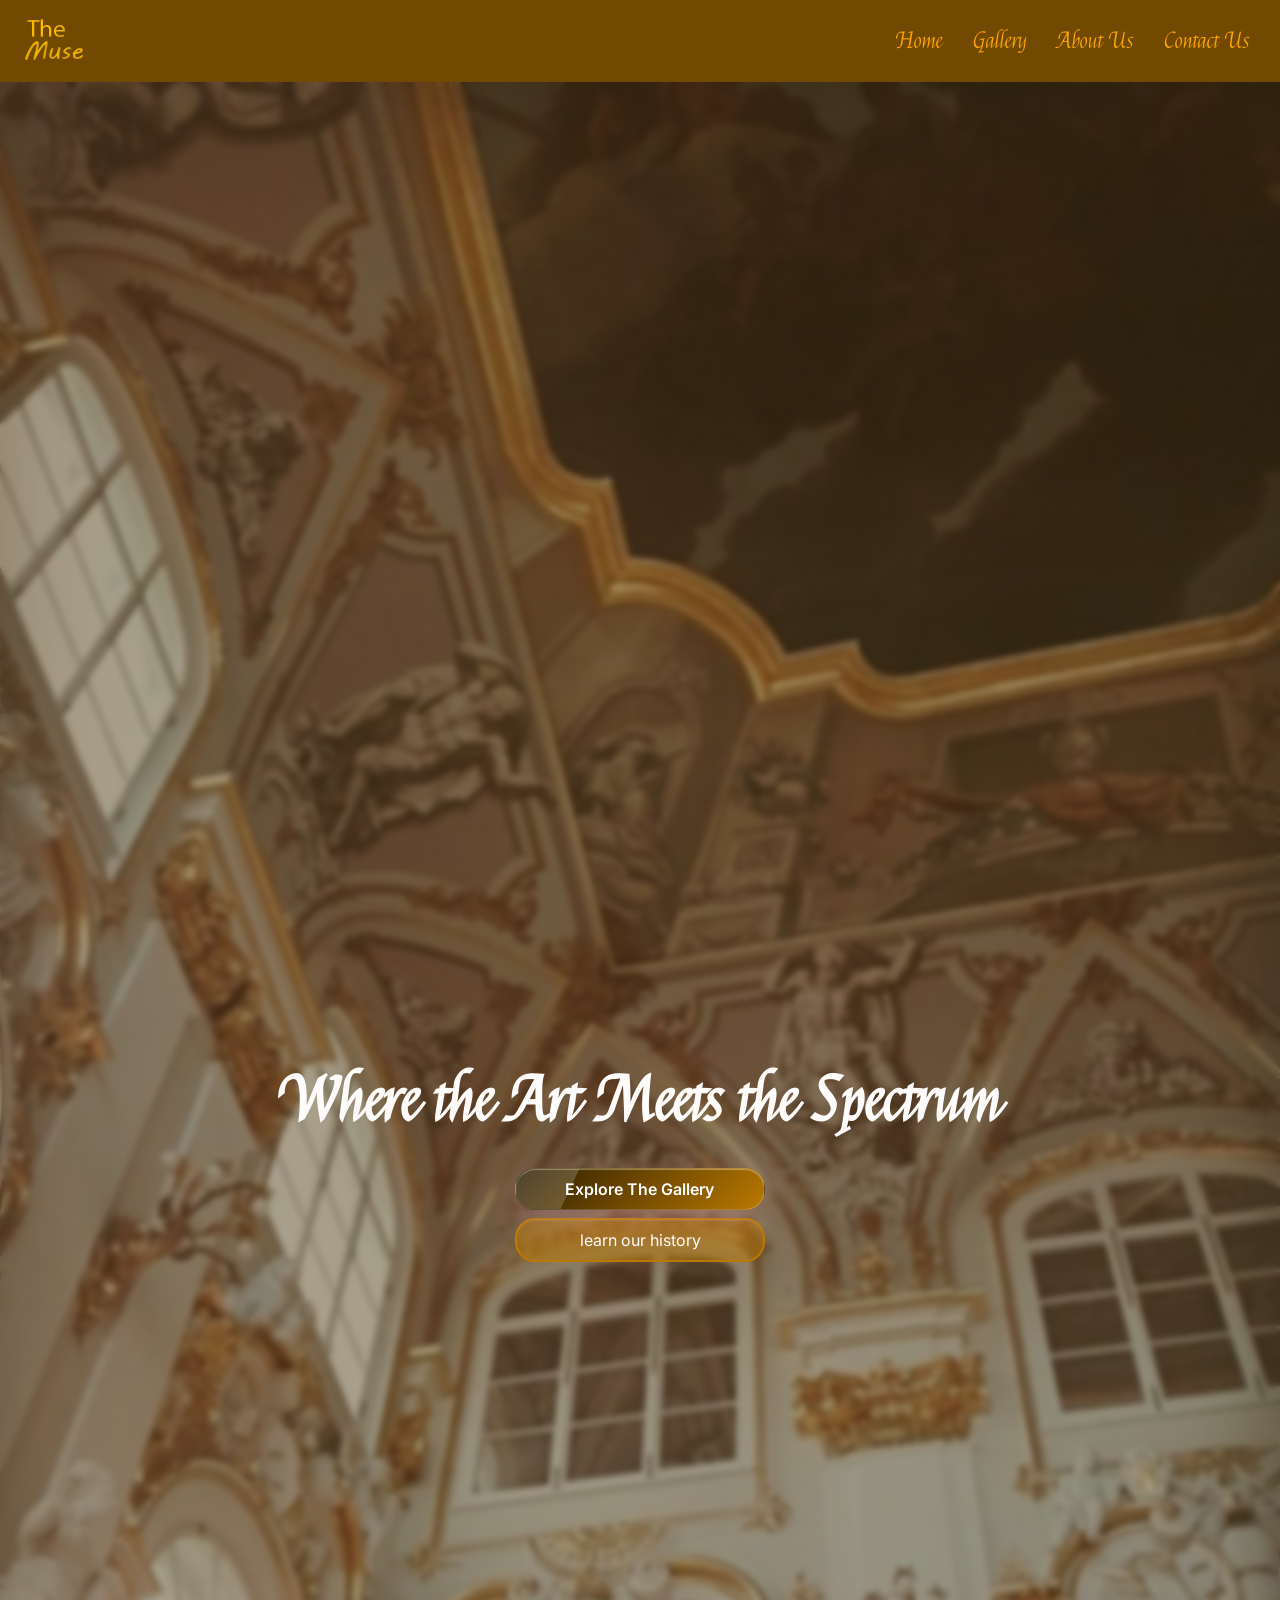
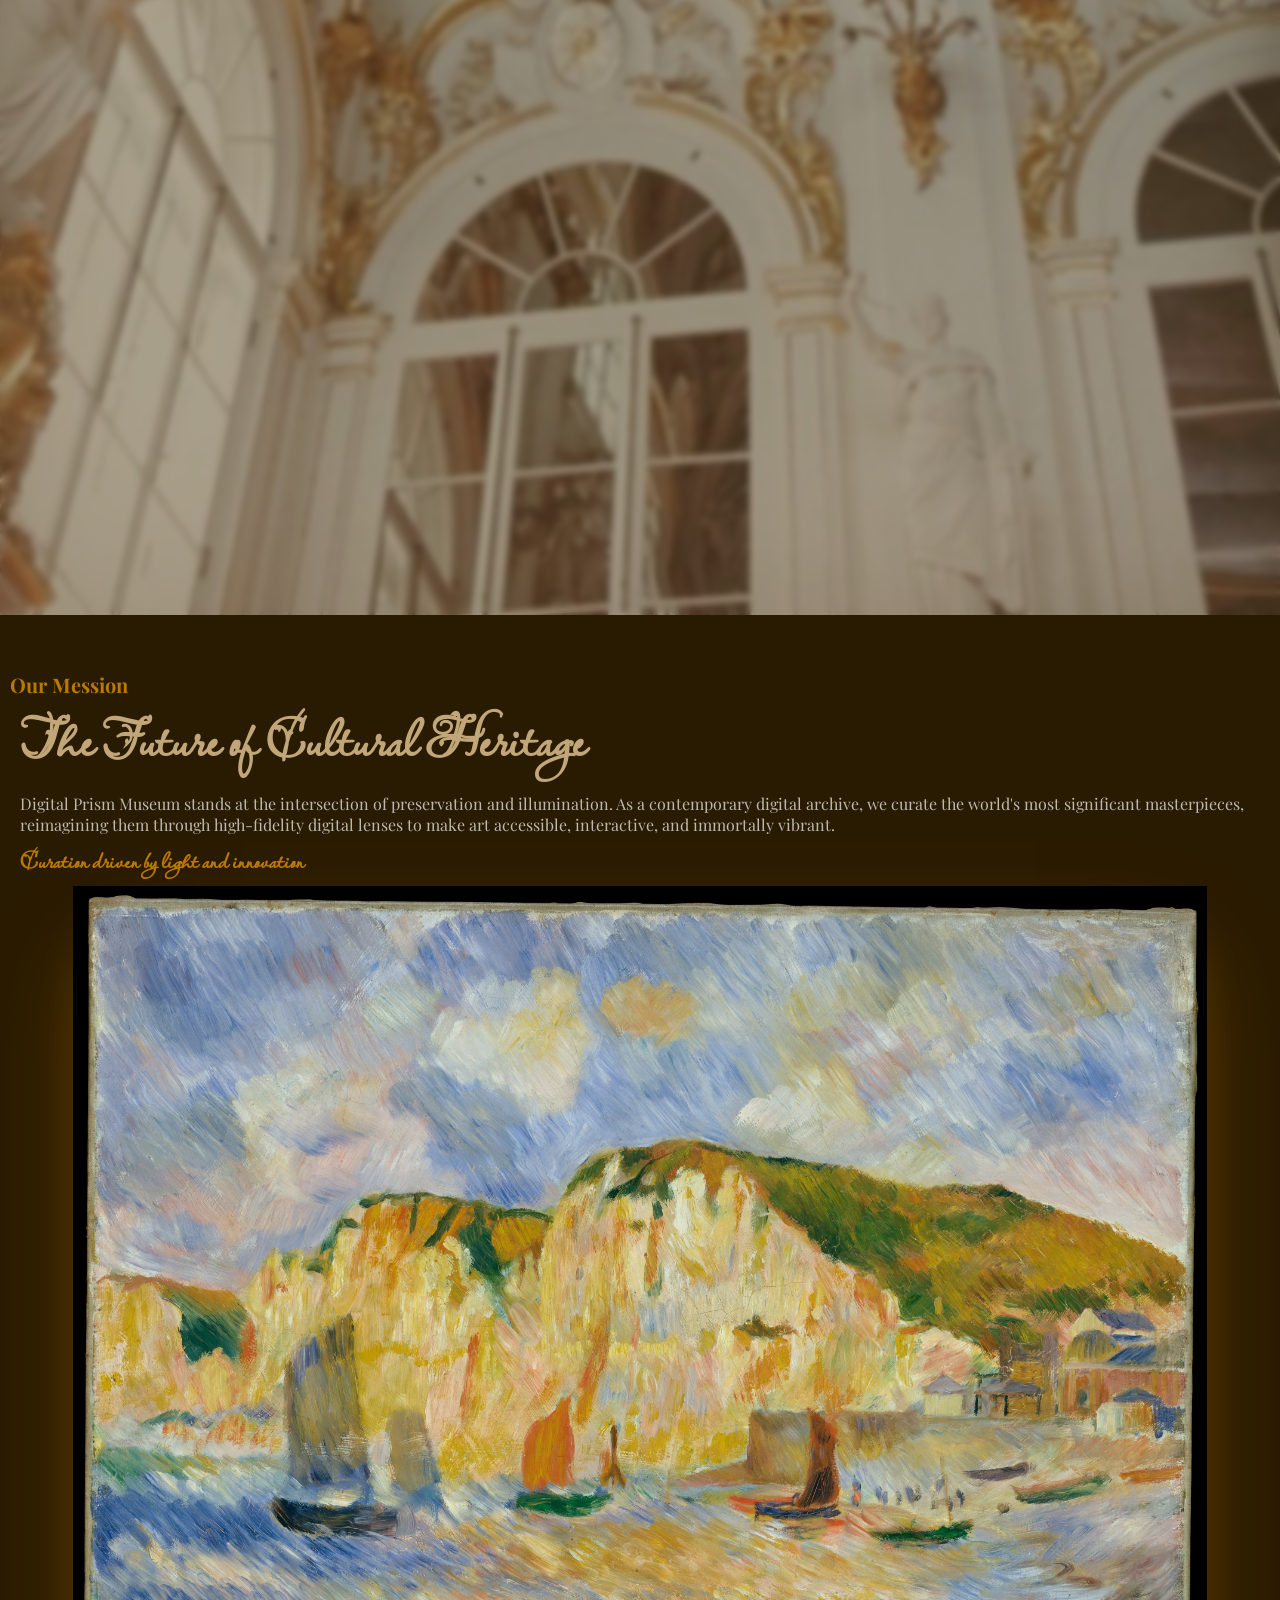
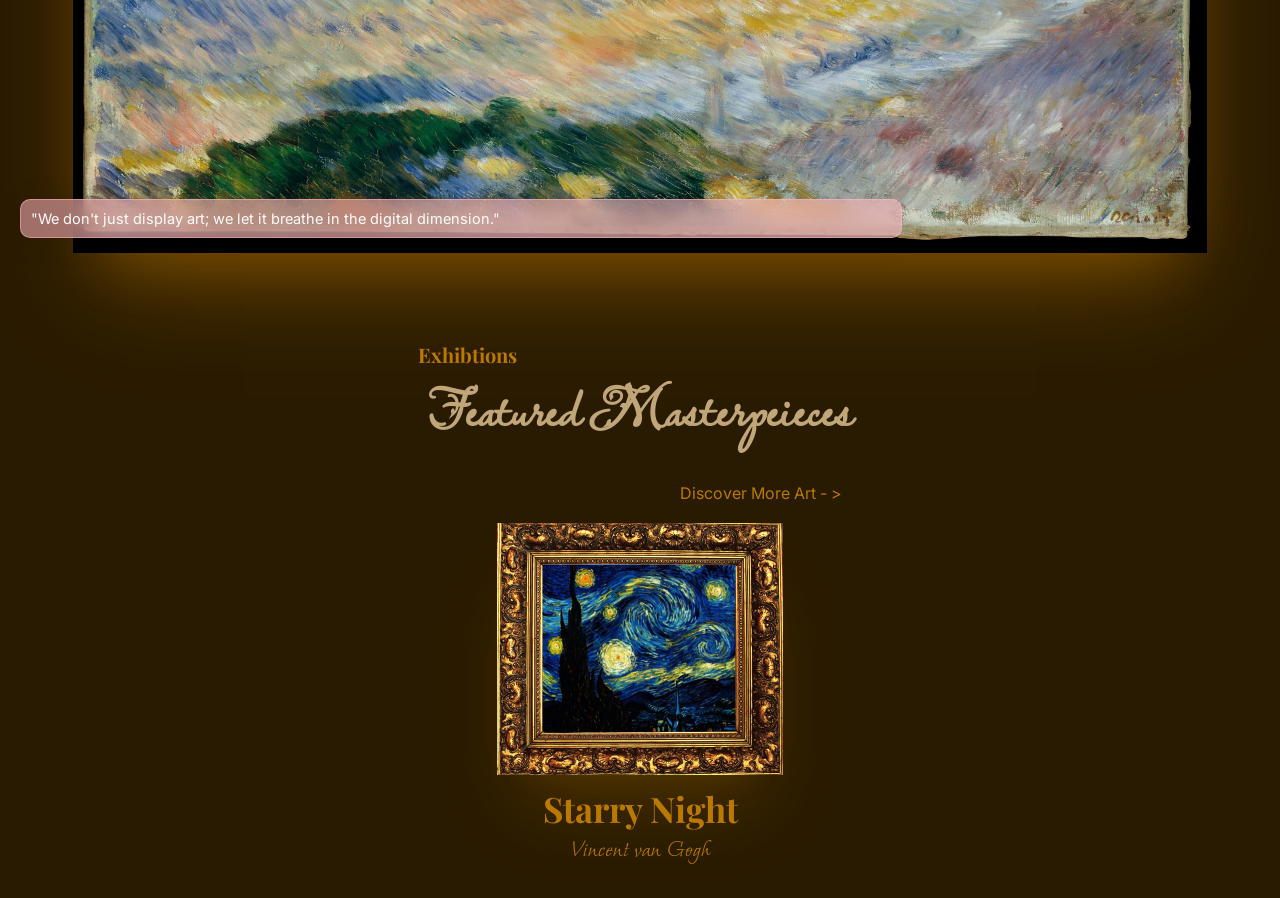
==== commit 2767c1a0: "added the subscribe section" ====
--- a/index.html
+++ b/index.html
@@ -148,10 +148,7 @@
 
         
         <!-- Join/Contact -->
-         <section class="ContactSection">
-            <div class="icon">
-                
-            </div>
+         <section id="ContactSection">
             <div>
                 <h3>Join the Luminary List</h3>
                 <p>Join our curated membership for early access to digital tours, virtual reality exhibitions,
@@ -211,7 +208,7 @@
                 menutogglesIcon.style.opacity = "1";
                 menutogglesIcon.style.transform = "scale(1)";
 
-            }, 200);
+            }, 100);
 
 
             listContainer.classList.toggle(
--- a/Styles/Global.css
+++ b/Styles/Global.css
@@ -124,6 +124,25 @@
     font-size: var(--text-body);
 }
 
+a{
+    -webkit-tap-highlight-color: transparent;
+    -webkit-touch-callout: none;
+    outline: none;
+    /* For WebKit-based browsers like Safari on iOS */
+    background-color: transparent;
+    /* For all browsers */
+}
+
+a:focus
+a:focus-visible,
+a:active {
+    outline: none;
+    box-shadow: none;
+    background: transparent;
+    -webkit-tap-highlight-color: transparent;
+    -webkit-touch-callout: none;
+}
+
 .flex-center {
     display: flex;
     justify-content: center;
--- a/Styles/indexPage.css
+++ b/Styles/indexPage.css
@@ -32,6 +32,20 @@
     text-align: center;
     align-self: center;
     transition: all 400ms ease;
+}
+nav .burger,
+nav #menutogglesIcon {
+    -webkit-tap-highlight-color: transparent;
+    -webkit-touch-callout: none;
+    outline: none;
+}
+
+nav .burger:focus,
+nav .burger:active,
+nav #menutogglesIcon:focus,
+nav #menutogglesIcon:active {
+    outline: none;
+    box-shadow: none;
 }
 
 /* List container */
@@ -299,6 +313,21 @@
     display: inline-block;
 }
 
+section#featuresPieces div#headerOfFeaturesPieces a p,
+section#featuresPieces div#headerOfFeaturesPieces a {
+    -webkit-tap-highlight-color: transparent;
+    -webkit-touch-callout: none;
+    outline: none;
+}
+
+section#featuresPieces div#headerOfFeaturesPieces a p:focus,
+section#featuresPieces div#headerOfFeaturesPieces a:focus,
+section#featuresPieces div#headerOfFeaturesPieces a p:active,
+section#featuresPieces div#headerOfFeaturesPieces a:active{
+    outline: none;
+    box-shadow: none;
+}
+
 
 section#featuresPieces div#Gallery{
     display: flex;
@@ -362,4 +391,69 @@
 
 /* Join Section */
 
-
+section#ContactSection{
+    color: var(--primary);
+    background-color: var(--secondary-darker-trans);
+    display: flex;
+    justify-content: center;
+    align-items: center;
+    text-align: center;
+    padding: 5rem 20px;
+}
+section#ContactSection div{
+
+}
+section#ContactSection div h3{
+    font-size: 40px;
+    padding: 15px;
+}
+section#ContactSection div p{
+    color: var(--secondary);
+    opacity: 0.8;
+    font-size: 26px;
+    font-family: var(--moon);
+}
+section#ContactSection div form{
+    display: flex;
+    flex-direction: column;
+    justify-content: center;
+    align-items: center;
+    padding-top: 2rem;
+    gap: 10px;
+}
+section#ContactSection div form input{
+    width: 90%;
+    padding: 10px;
+    padding-left: 7px;
+    border-radius: 5px;
+    border: none;
+    font-size: 18px;
+    text-align: center;
+    font-family: var(--flipa);
+    color: var(--secondary-darker);
+    transition: transform 200ms ease;
+}
+section#ContactSection div form input::placeholder {
+    color: var(--light-brown);
+}
+section#ContactSection div form input:focus {
+    border: none;
+    outline: none;
+    transform: scale(1.02);
+}
+section#ContactSection div form button{
+    width: 90%;
+    padding: 10px;
+    border-radius: 5px;
+    border: none;
+    background-color: var(--light-brown);
+    font-size: 18px;
+    font-family: var(--playfair);
+}
+
+
+/* footer */
+
+footer{
+    color: var(--white);
+}
